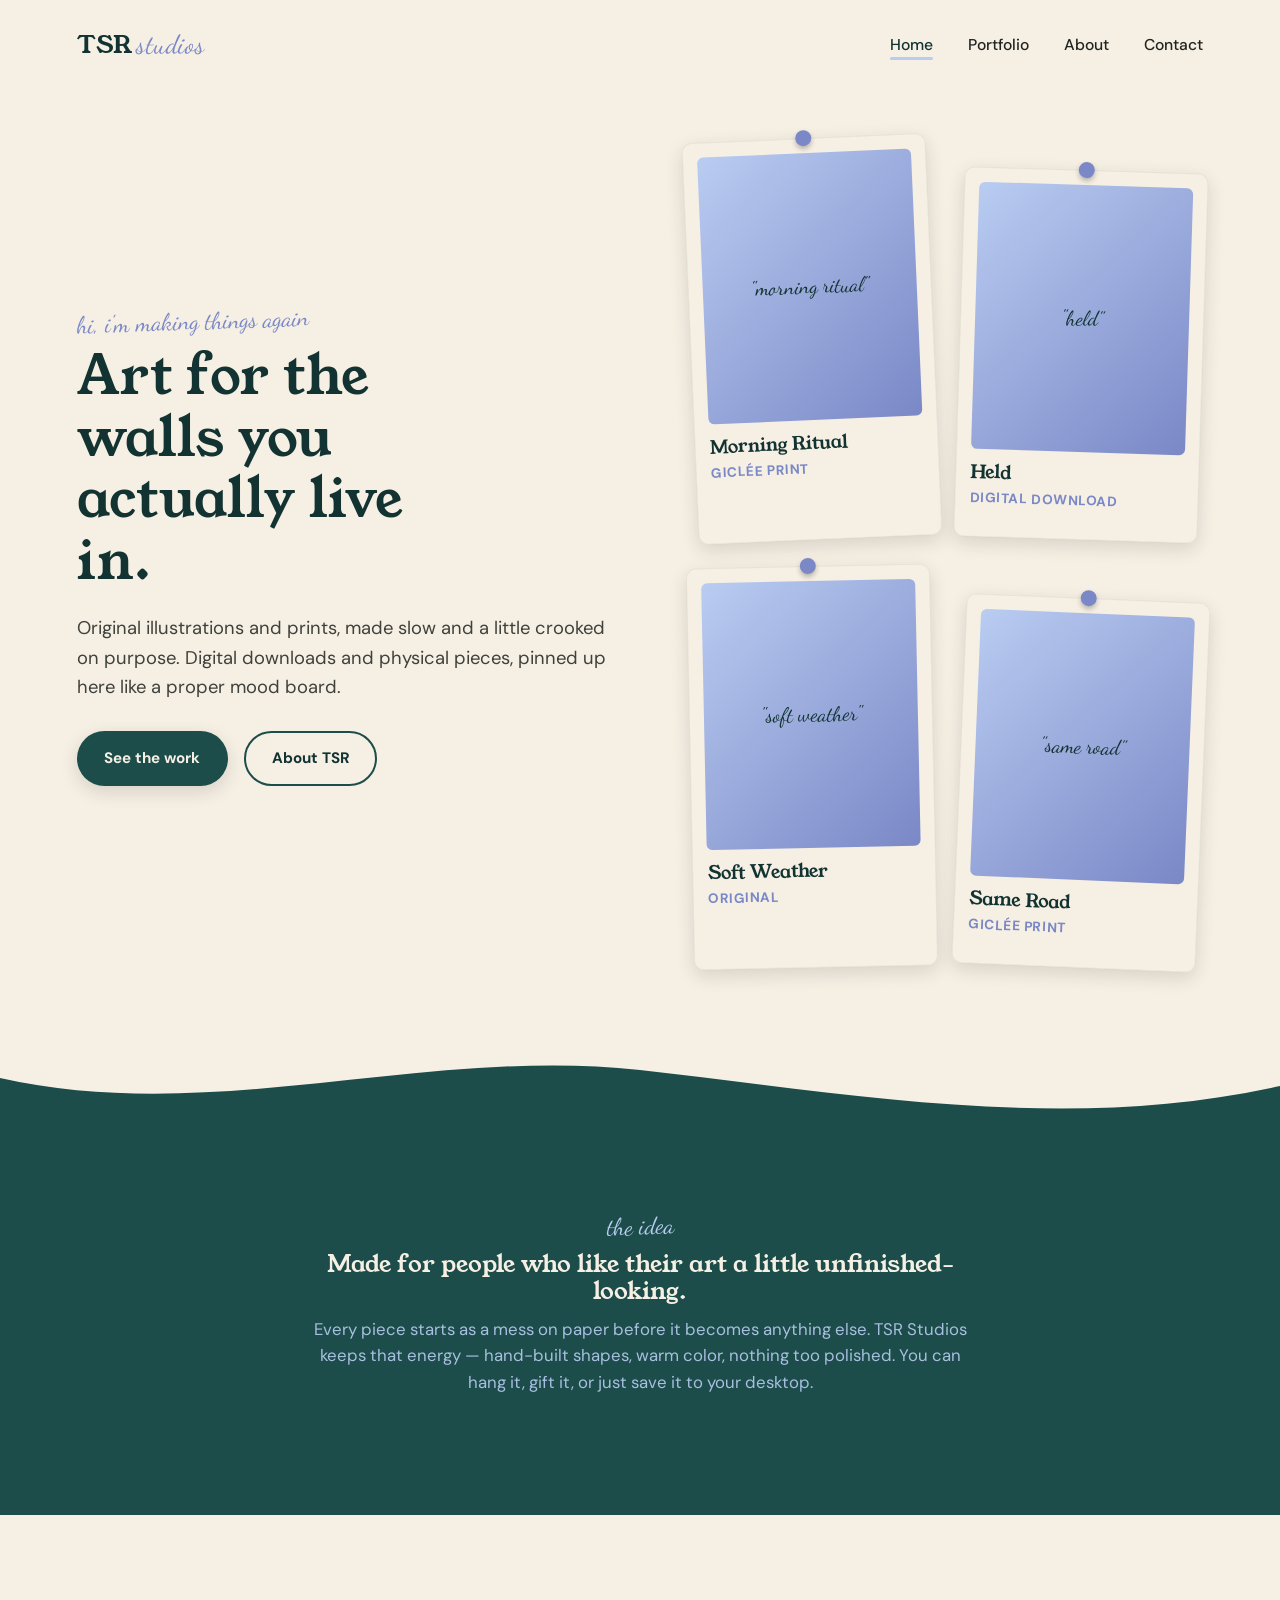
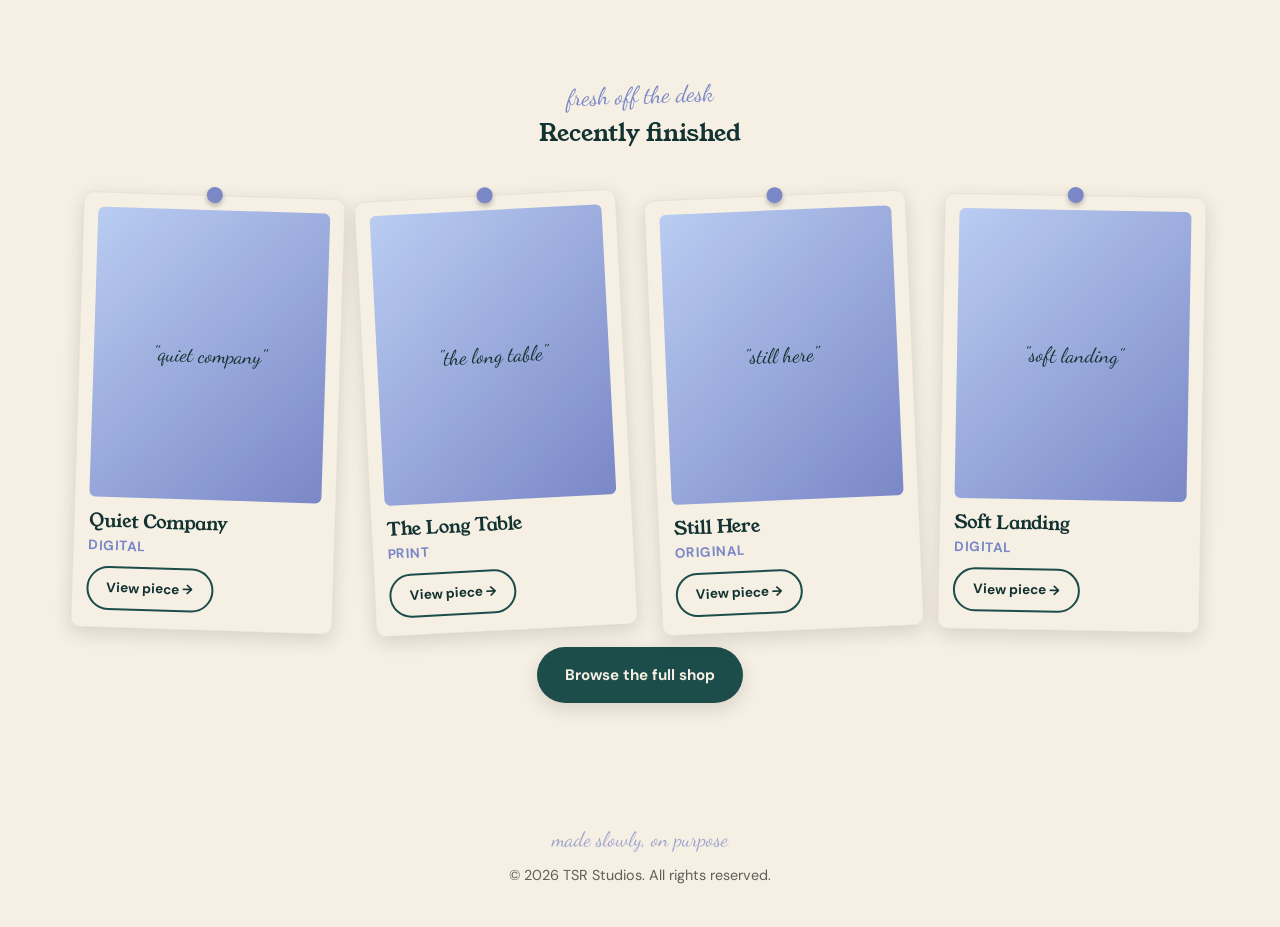
==== index.html @ e9e6fc3f "testing" ====
<!DOCTYPE html>
<html lang="en">
<head>
<meta charset="UTF-8">
<meta name="viewport" content="width=device-width, initial-scale=1.0">
<title>TSR Studios — Art & Prints</title>
<link rel="stylesheet" href="style.css">
</head>
<body>

<header class="site-header">
  <a href="index.html" class="logo">TSR<span>studios</span></a>
  <nav>
    <ul>
      <li><a href="index.html" class="active">Home</a></li>
      <li><a href="portfolio.html">Portfolio</a></li>
      <li><a href="about.html">About</a></li>
      <li><a href="contact.html">Contact</a></li>
    </ul>
  </nav>
</header>

<section class="hero">
  <div>
    <span class="eyebrow">hi, i'm making things again</span>
    <h1>Art for the walls you actually live in.</h1>
    <p class="lede">Original illustrations and prints, made slow and a little crooked on purpose. Digital downloads and physical pieces, pinned up here like a proper mood board.</p>
    <div class="hero-ctas">
      <a href="portfolio.html" class="btn btn-primary">See the work</a>
      <a href="about.html" class="btn btn-ghost">About TSR</a>
    </div>
  </div>

  <div class="pinboard" style="display:grid; grid-template-columns:repeat(2,1fr); gap:1.6rem; padding-top:1rem;">
    <div class="pin-card tilt-1">
      <div class="art-thumb">"morning ritual"</div>
      <h3>Morning Ritual</h3>
      <div class="medium">Giclée Print</div>
    </div>
    <div class="pin-card tilt-2" style="margin-top:2rem;">
      <div class="art-thumb">"held"</div>
      <h3>Held</h3>
      <div class="medium">Digital Download</div>
    </div>
    <div class="pin-card tilt-3">
      <div class="art-thumb">"soft weather"</div>
      <h3>Soft Weather</h3>
      <div class="medium">Original</div>
    </div>
    <div class="pin-card tilt-4" style="margin-top:2rem;">
      <div class="art-thumb">"same road"</div>
      <h3>Same Road</h3>
      <div class="medium">Giclée Print</div>
    </div>
  </div>
</section>

<svg class="blob-divider" viewBox="0 0 1440 90" preserveAspectRatio="none" xmlns="http://www.w3.org/2000/svg">
  <path fill="#1C4D4A" d="M0,32 C240,80 480,0 720,24 C960,48 1200,88 1440,40 L1440,90 L0,90 Z"></path>
</svg>

<section class="band-teal" style="padding: 4.5rem 6vw;">
  <div class="section-head">
    <span class="eyebrow" style="color:var(--periwinkle-pale)">the idea</span>
    <h2>Made for people who like their art a little unfinished-looking.</h2>
    <p style="font-size:1.05rem; opacity:0.9; max-width:56ch; margin:0 auto;">
      Every piece starts as a mess on paper before it becomes anything else. TSR Studios keeps that energy — hand-built shapes, warm color, nothing too polished. You can hang it, gift it, or just save it to your desktop.
    </p>
  </div>
</section>

<svg class="blob-divider" viewBox="0 0 1440 90" preserveAspectRatio="none" xmlns="http://www.w3.org/2000/svg">
  <path fill="#F6EFE4" d="M0,50 C240,10 480,80 720,50 C960,20 1200,60 1440,30 L1440,0 L0,0 Z" transform="translate(0,0)"></path>
  <path fill="#F6EFE4" d="M0,58 C240,20 480,90 720,58 C960,28 1200,68 1440,38 L1440,90 L0,90 Z"></path>
</svg>

<section class="section">
  <div class="section-head">
    <span class="eyebrow">fresh off the desk</span>
    <h2>Recently finished</h2>
  </div>
  <div class="grid-4">
    <div class="pin-card tilt-2">
      <div class="art-thumb">"quiet company"</div>
      <h3>Quiet Company</h3>
      <div class="medium">Digital</div>
      <a href="#" class="btn btn-ghost btn-small">View piece →</a>
    </div>
    <div class="pin-card tilt-5">
      <div class="art-thumb">"the long table"</div>
      <h3>The Long Table</h3>
      <div class="medium">Print</div>
      <a href="#" class="btn btn-ghost btn-small">View piece →</a>
    </div>
    <div class="pin-card tilt-1">
      <div class="art-thumb">"still here"</div>
      <h3>Still Here</h3>
      <div class="medium">Original</div>
      <a href="#" class="btn btn-ghost btn-small">View piece →</a>
    </div>
    <div class="pin-card tilt-6">
      <div class="art-thumb">"soft landing"</div>
      <h3>Soft Landing</h3>
      <div class="medium">Digital</div>
      <a href="#" class="btn btn-ghost btn-small">View piece →</a>
    </div>
  </div>
  <div style="text-align:center; margin-top:1rem;">
    <a href="portfolio.html" class="btn btn-primary">Browse the full shop</a>
  </div>
</section>

<footer>
  <span class="footer-script">made slowly, on purpose</span>
  © 2026 TSR Studios. All rights reserved.
</footer>

</body>
</html>
---- style.css ----
/* ===== TSR Studios — shared styles ===== */

@import url('https://fonts.googleapis.com/css2?family=Young+Serif&family=Dancing+Script:wght@500;600;700&family=DM+Sans:wght@400;500;700&display=swap');

:root {
  --teal: #1C4D4A;
  --teal-deep: #123331;
  --periwinkle: #7A88C7;
  --periwinkle-pale: #B9CCF1;
  --charcoal: #20241F;
  --cream: #F6EFE4;
  --cream-warm: #EFE5D3;

  --font-display: 'Young Serif', serif;
  --font-script: 'Dancing Script', cursive;
  --font-body: 'DM Sans', sans-serif;

  --radius-card: 10px;
  --shadow-card: 0 6px 18px rgba(32, 36, 31, 0.14);
  --shadow-card-hover: 0 12px 28px rgba(28, 77, 74, 0.22);
}

* { box-sizing: border-box; }

html { scroll-behavior: smooth; }

body {
  margin: 0;
  background: var(--cream);
  color: var(--charcoal);
  font-family: var(--font-body);
  line-height: 1.6;
  -webkit-font-smoothing: antialiased;
}

img { max-width: 100%; display: block; }

a { color: inherit; }

h1, h2, h3 {
  font-family: var(--font-display);
  font-weight: 400;
  margin: 0 0 0.4em 0;
  line-height: 1.15;
  color: var(--teal-deep);
}

.eyebrow {
  font-family: var(--font-script);
  font-size: 1.5rem;
  color: var(--periwinkle);
  display: inline-block;
  margin-bottom: 0.25rem;
  transform: rotate(-2deg);
}

/* focus visibility for accessibility */
a:focus-visible, button:focus-visible {
  outline: 3px solid var(--periwinkle);
  outline-offset: 3px;
}

@media (prefers-reduced-motion: reduce) {
  * { animation: none !important; transition: none !important; }
}

/* ===== Header / Nav ===== */
.site-header {
  display: flex;
  align-items: center;
  justify-content: space-between;
  padding: 1.5rem 6vw;
  position: relative;
  z-index: 10;
}

.logo {
  font-family: var(--font-display);
  font-size: 1.5rem;
  font-weight: 400;
  text-decoration: none;
  color: var(--teal-deep);
  letter-spacing: 0.01em;
}

.logo span {
  font-family: var(--font-script);
  color: var(--periwinkle);
  font-size: 1.1em;
  margin-left: 0.15em;
}

nav ul {
  list-style: none;
  display: flex;
  gap: 2.2rem;
  margin: 0;
  padding: 0;
}

nav a {
  text-decoration: none;
  font-weight: 500;
  font-size: 0.98rem;
  color: var(--charcoal);
  position: relative;
  padding-bottom: 3px;
}

nav a.active,
nav a:hover {
  color: var(--teal-deep);
}

nav a.active::after {
  content: "";
  position: absolute;
  left: 0; right: 0; bottom: -2px;
  height: 3px;
  background: var(--periwinkle-pale);
  border-radius: 3px;
}

.nav-toggle { display: none; }

@media (max-width: 720px) {
  nav ul { gap: 1.2rem; }
  .site-header { padding: 1.25rem 5vw; }
  nav a { font-size: 0.88rem; }
}

/* ===== Blob dividers ===== */
.blob-divider {
  width: 100%;
  height: 90px;
  display: block;
  margin-top: -1px;
}

/* ===== Hero (Home) ===== */
.hero {
  padding: 2rem 6vw 5rem;
  display: grid;
  grid-template-columns: 1.1fr 1fr;
  gap: 3rem;
  align-items: center;
  max-width: 1280px;
  margin: 0 auto;
}

.hero h1 {
  font-size: clamp(2.4rem, 4.2vw, 3.6rem);
  max-width: 11ch;
}

.hero p.lede {
  font-size: 1.15rem;
  max-width: 42ch;
  color: var(--charcoal);
  opacity: 0.85;
}

.hero-ctas {
  display: flex;
  gap: 1rem;
  margin-top: 1.75rem;
  flex-wrap: wrap;
}

/* ===== Buttons ===== */
.btn {
  display: inline-block;
  font-family: var(--font-body);
  font-weight: 700;
  font-size: 0.95rem;
  text-decoration: none;
  padding: 0.85rem 1.6rem;
  border-radius: 999px;
  border: 2px solid transparent;
  transition: transform 0.15s ease, box-shadow 0.15s ease;
  cursor: pointer;
}

.btn-primary {
  background: var(--teal);
  color: var(--cream);
  box-shadow: var(--shadow-card);
}

.btn-primary:hover {
  transform: translateY(-2px);
  box-shadow: var(--shadow-card-hover);
}

.btn-ghost {
  background: transparent;
  border-color: var(--teal);
  color: var(--teal-deep);
}

.btn-ghost:hover {
  background: var(--teal);
  color: var(--cream);
}

.btn-small {
  padding: 0.55rem 1.1rem;
  font-size: 0.85rem;
}

/* ===== Pinboard ===== */
.pinboard {
  position: relative;
}

.pin-card {
  background: var(--cream);
  border: 1px solid rgba(32,36,31,0.06);
  border-radius: var(--radius-card);
  box-shadow: var(--shadow-card);
  padding: 0.9rem 0.9rem 1.1rem;
  transition: transform 0.25s ease, box-shadow 0.25s ease;
  position: relative;
}

.pin-card:hover {
  transform: rotate(0deg) translateY(-4px) !important;
  box-shadow: var(--shadow-card-hover);
}

.pin-card::before {
  content: "";
  position: absolute;
  top: -9px;
  left: 50%;
  transform: translateX(-50%);
  width: 16px;
  height: 16px;
  border-radius: 50%;
  background: var(--periwinkle);
  box-shadow: 0 3px 5px rgba(0,0,0,0.25);
}

.pin-card .art-thumb {
  width: 100%;
  aspect-ratio: 4 / 5;
  border-radius: 6px;
  margin-bottom: 0.85rem;
  background: linear-gradient(135deg, var(--periwinkle-pale), var(--periwinkle));
  display: flex;
  align-items: center;
  justify-content: center;
  font-family: var(--font-script);
  font-size: 1.3rem;
  color: var(--teal-deep);
  text-align: center;
  padding: 0.5rem;
}

.pin-card h3 {
  font-size: 1.15rem;
  margin-bottom: 0.2rem;
}

.pin-card .medium {
  font-size: 0.85rem;
  color: var(--periwinkle);
  font-weight: 700;
  text-transform: uppercase;
  letter-spacing: 0.04em;
  margin-bottom: 0.6rem;
}

/* rotation variety */
.tilt-1 { transform: rotate(-2.5deg); }
.tilt-2 { transform: rotate(1.8deg); }
.tilt-3 { transform: rotate(-1.2deg); }
.tilt-4 { transform: rotate(2.4deg); }
.tilt-5 { transform: rotate(-3deg); }
.tilt-6 { transform: rotate(1deg); }

/* ===== Section wrappers ===== */
.section {
  padding: 4.5rem 6vw;
  max-width: 1280px;
  margin: 0 auto;
}

.section-head {
  text-align: center;
  max-width: 60ch;
  margin: 0 auto 3rem;
}

.grid-3 {
  display: grid;
  grid-template-columns: repeat(3, 1fr);
  gap: 2.2rem 1.8rem;
}

.grid-4 {
  display: grid;
  grid-template-columns: repeat(4, 1fr);
  gap: 2.2rem 1.6rem;
}

@media (max-width: 980px) {
  .hero { grid-template-columns: 1fr; text-align: center; }
  .hero p.lede { margin-inline: auto; }
  .hero-ctas { justify-content: center; }
  .grid-3, .grid-4 { grid-template-columns: repeat(2, 1fr); }
}

@media (max-width: 560px) {
  .grid-3, .grid-4 { grid-template-columns: 1fr; }
  .section { padding: 3rem 6vw; }
}

/* ===== Band (teal full-bleed section) ===== */
.band-teal {
  background: var(--teal);
  color: var(--cream);
}

.band-teal h2, .band-teal h3 { color: var(--cream); }

.band-teal .section-head p { color: var(--periwinkle-pale); }

/* ===== Filter chips (Portfolio page, CSS-only via labels) ===== */
.chip-row {
  display: flex;
  gap: 0.7rem;
  justify-content: center;
  flex-wrap: wrap;
  margin-bottom: 3rem;
}

.chip {
  font-size: 0.85rem;
  font-weight: 700;
  padding: 0.5rem 1.1rem;
  border-radius: 999px;
  background: var(--cream-warm);
  color: var(--teal-deep);
}

/* ===== About page ===== */
.about-wrap {
  display: grid;
  grid-template-columns: 0.85fr 1.15fr;
  gap: 3.5rem;
  align-items: start;
}

.about-portrait {
  aspect-ratio: 4/5;
  border-radius: var(--radius-card);
  background: linear-gradient(160deg, var(--periwinkle), var(--teal));
  box-shadow: var(--shadow-card);
  transform: rotate(-2deg);
  display: flex;
  align-items: center;
  justify-content: center;
  color: var(--cream);
  font-family: var(--font-script);
  font-size: 1.4rem;
  text-align: center;
  padding: 1rem;
}

@media (max-width: 780px) {
  .about-wrap { grid-template-columns: 1fr; }
}

/* ===== Contact page ===== */
.contact-card {
  background: var(--cream-warm);
  border-radius: var(--radius-card);
  padding: 2.5rem;
  text-align: center;
  max-width: 640px;
  margin: 0 auto;
  box-shadow: var(--shadow-card);
}

.contact-links {
  display: flex;
  gap: 1rem;
  justify-content: center;
  margin-top: 1.75rem;
  flex-wrap: wrap;
}

/* ===== Footer ===== */
footer {
  padding: 3rem 6vw 2.5rem;
  text-align: center;
  color: var(--charcoal);
  opacity: 0.7;
  font-size: 0.9rem;
}

footer .footer-script {
  font-family: var(--font-script);
  font-size: 1.3rem;
  color: var(--periwinkle);
  opacity: 1;
  display: block;
  margin-bottom: 0.5rem;
}
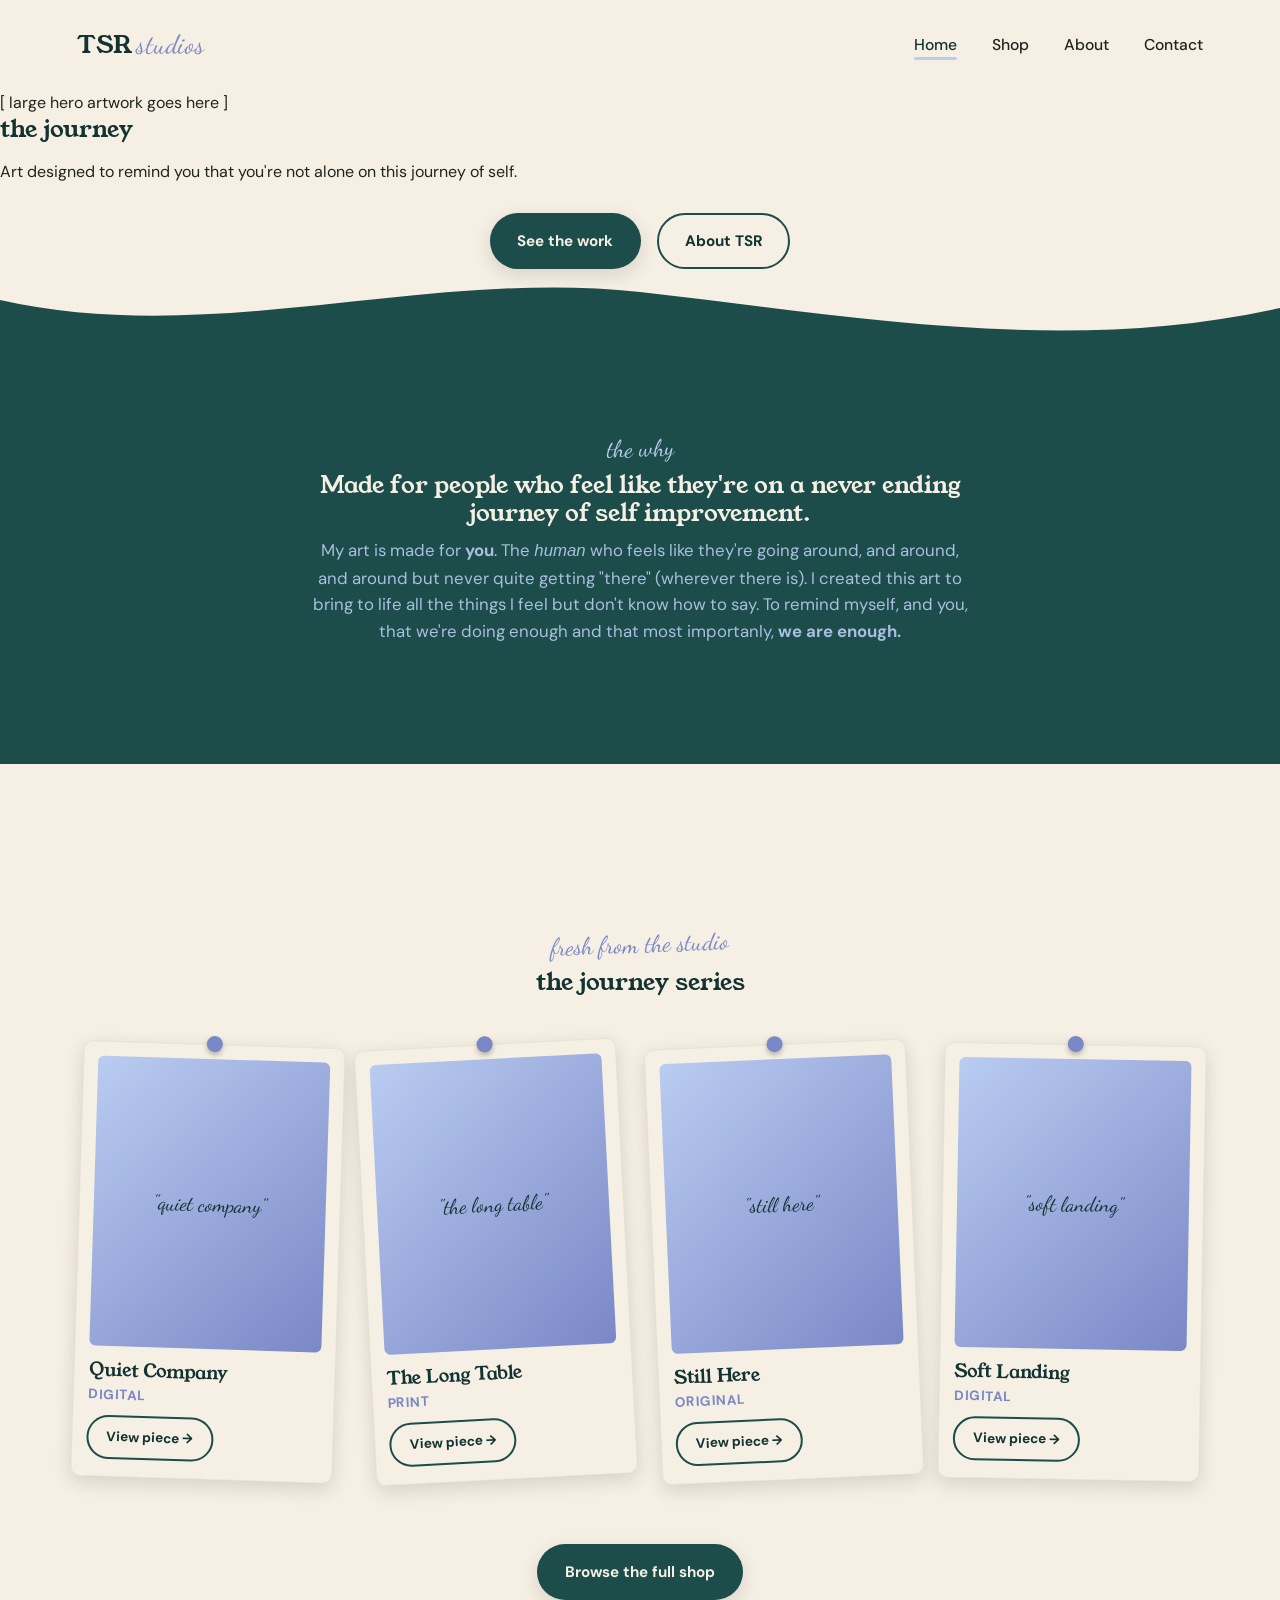
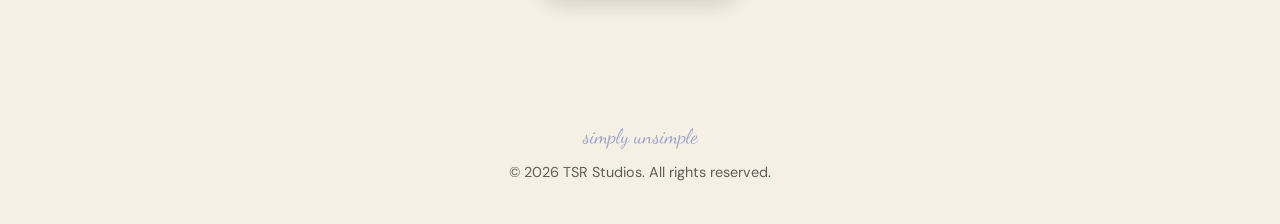
==== commit a7dd844c: "update hero" ====
--- a/index.html
+++ b/index.html
@@ -13,44 +13,25 @@
   <nav>
     <ul>
       <li><a href="index.html" class="active">Home</a></li>
-      <li><a href="portfolio.html">Portfolio</a></li>
+      <li><a href="portfolio.html">Shop</a></li>
       <li><a href="about.html">About</a></li>
       <li><a href="contact.html">Contact</a></li>
     </ul>
   </nav>
 </header>
 
-<section class="hero">
-  <div>
-    <span class="eyebrow">hi, i'm making things again</span>
-    <h1>Art for the walls you actually live in.</h1>
-    <p class="lede">Original illustrations and prints, made slow and a little crooked on purpose. Digital downloads and physical pieces, pinned up here like a proper mood board.</p>
-    <div class="hero-ctas">
+  <section class="hero-single">
+  <div class="hero-single-image">
+    <!-- Swap this div for: <img src="your-hero-image.jpg" alt="Featured artwork"> -->
+    [ large hero artwork goes here ]
+  </div>
+ 
+  <div class="hero-single-text">
+    <h1 class="hero-title">the journey</h1>
+    <p class="hero-sub">Art designed to remind you that you're not alone on this journey of self.</p>
+    <div class="hero-ctas" style="justify-content:center;">
       <a href="portfolio.html" class="btn btn-primary">See the work</a>
       <a href="about.html" class="btn btn-ghost">About TSR</a>
-    </div>
-  </div>
-
-  <div class="pinboard" style="display:grid; grid-template-columns:repeat(2,1fr); gap:1.6rem; padding-top:1rem;">
-    <div class="pin-card tilt-1">
-      <div class="art-thumb">"morning ritual"</div>
-      <h3>Morning Ritual</h3>
-      <div class="medium">Giclée Print</div>
-    </div>
-    <div class="pin-card tilt-2" style="margin-top:2rem;">
-      <div class="art-thumb">"held"</div>
-      <h3>Held</h3>
-      <div class="medium">Digital Download</div>
-    </div>
-    <div class="pin-card tilt-3">
-      <div class="art-thumb">"soft weather"</div>
-      <h3>Soft Weather</h3>
-      <div class="medium">Original</div>
-    </div>
-    <div class="pin-card tilt-4" style="margin-top:2rem;">
-      <div class="art-thumb">"same road"</div>
-      <h3>Same Road</h3>
-      <div class="medium">Giclée Print</div>
     </div>
   </div>
 </section>
@@ -61,10 +42,10 @@
 
 <section class="band-teal" style="padding: 4.5rem 6vw;">
   <div class="section-head">
-    <span class="eyebrow" style="color:var(--periwinkle-pale)">the idea</span>
-    <h2>Made for people who like their art a little unfinished-looking.</h2>
+    <span class="eyebrow" style="color:var(--periwinkle-pale)">the why</span>
+    <h2>Made for people who feel like they're on a never ending journey of self improvement.</h2>
     <p style="font-size:1.05rem; opacity:0.9; max-width:56ch; margin:0 auto;">
-      Every piece starts as a mess on paper before it becomes anything else. TSR Studios keeps that energy — hand-built shapes, warm color, nothing too polished. You can hang it, gift it, or just save it to your desktop.
+      My art is made for <b>you</b>. The <i>human</i> who feels like they're going around, and around, and around but never quite getting "there" (wherever there is). I created this art to bring to life all the things I feel but don't know how to say. To remind myself, and you, that we're doing enough and that most importanly, <b>we are enough.</b> 
     </p>
   </div>
 </section>
@@ -76,8 +57,8 @@
 
 <section class="section">
   <div class="section-head">
-    <span class="eyebrow">fresh off the desk</span>
-    <h2>Recently finished</h2>
+    <span class="eyebrow">fresh from the studio</span>
+    <h2>the journey series</h2>
   </div>
   <div class="grid-4">
     <div class="pin-card tilt-2">
@@ -105,13 +86,13 @@
       <a href="#" class="btn btn-ghost btn-small">View piece →</a>
     </div>
   </div>
-  <div style="text-align:center; margin-top:1rem;">
+  <div style="text-align:center; margin-top:4rem;">
     <a href="portfolio.html" class="btn btn-primary">Browse the full shop</a>
   </div>
 </section>
 
 <footer>
-  <span class="footer-script">made slowly, on purpose</span>
+  <span class="footer-script">simply unsimple</span>
   © 2026 TSR Studios. All rights reserved.
 </footer>
 
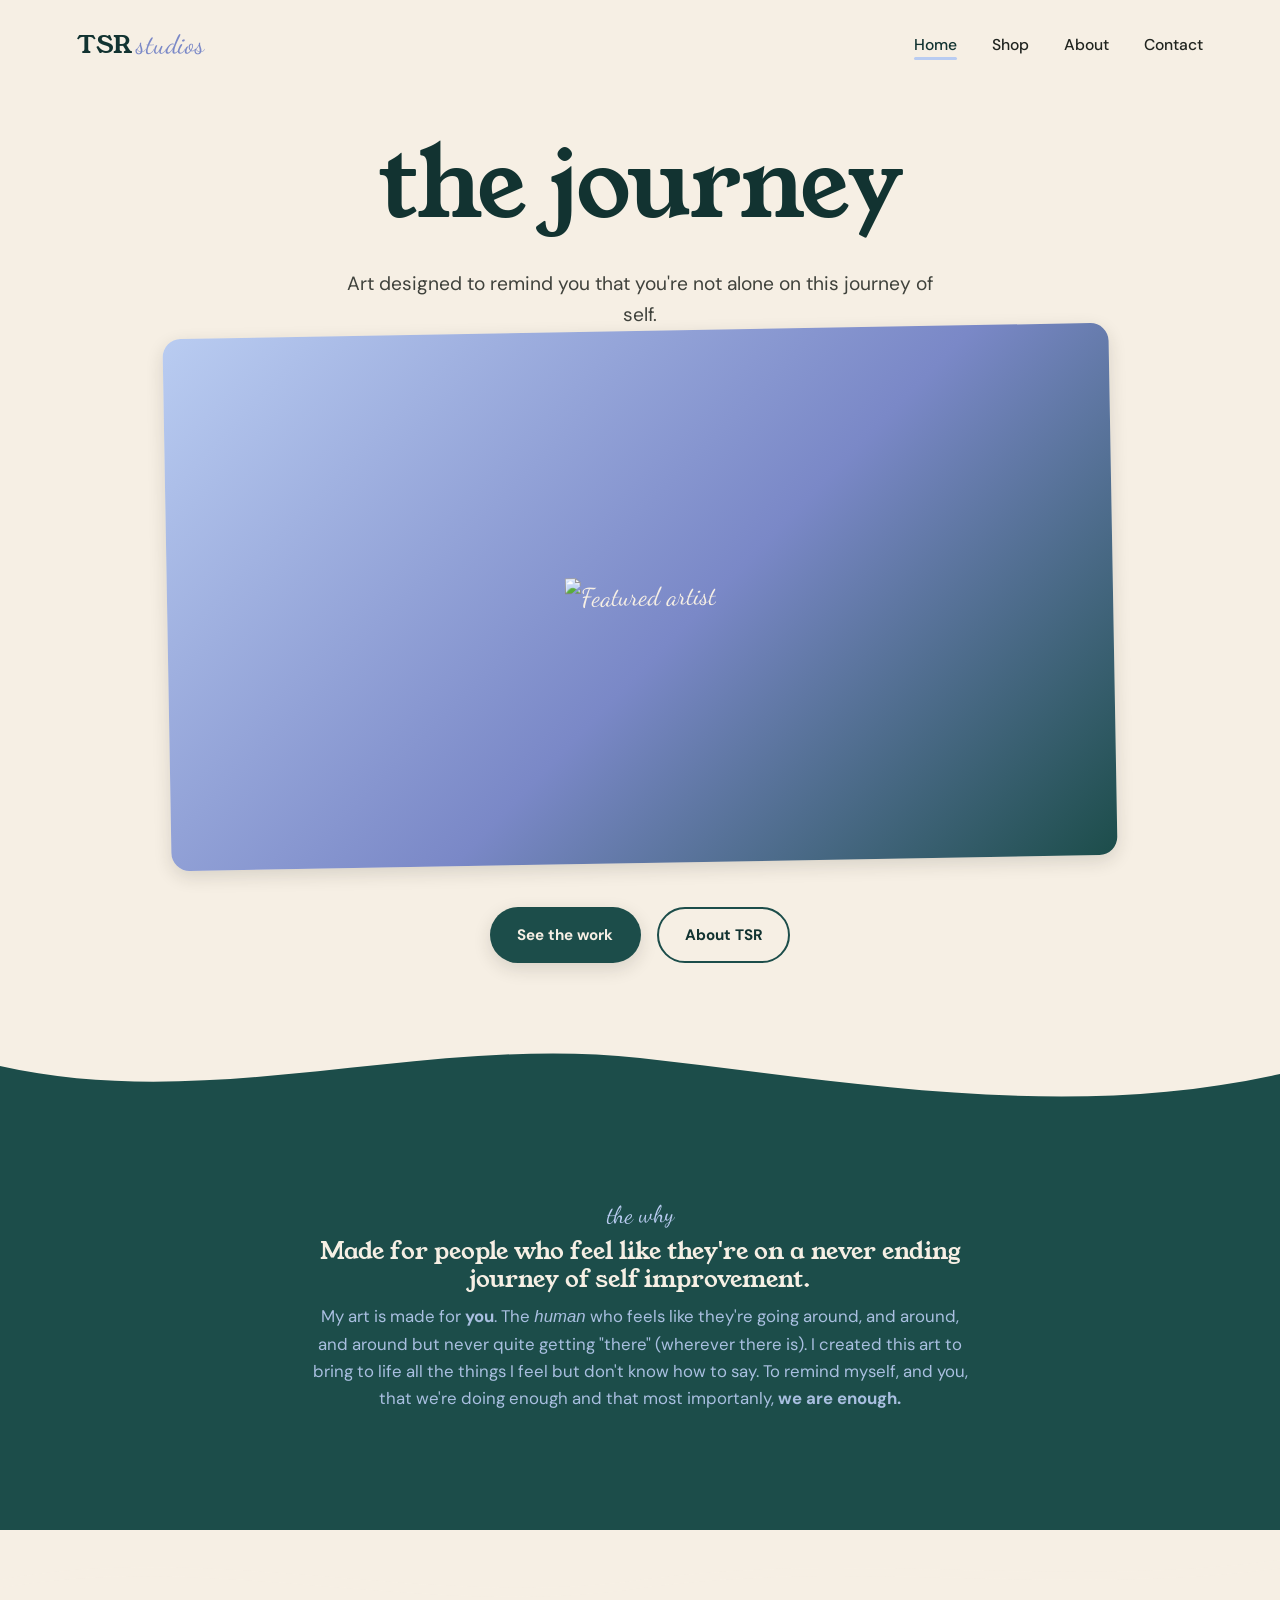
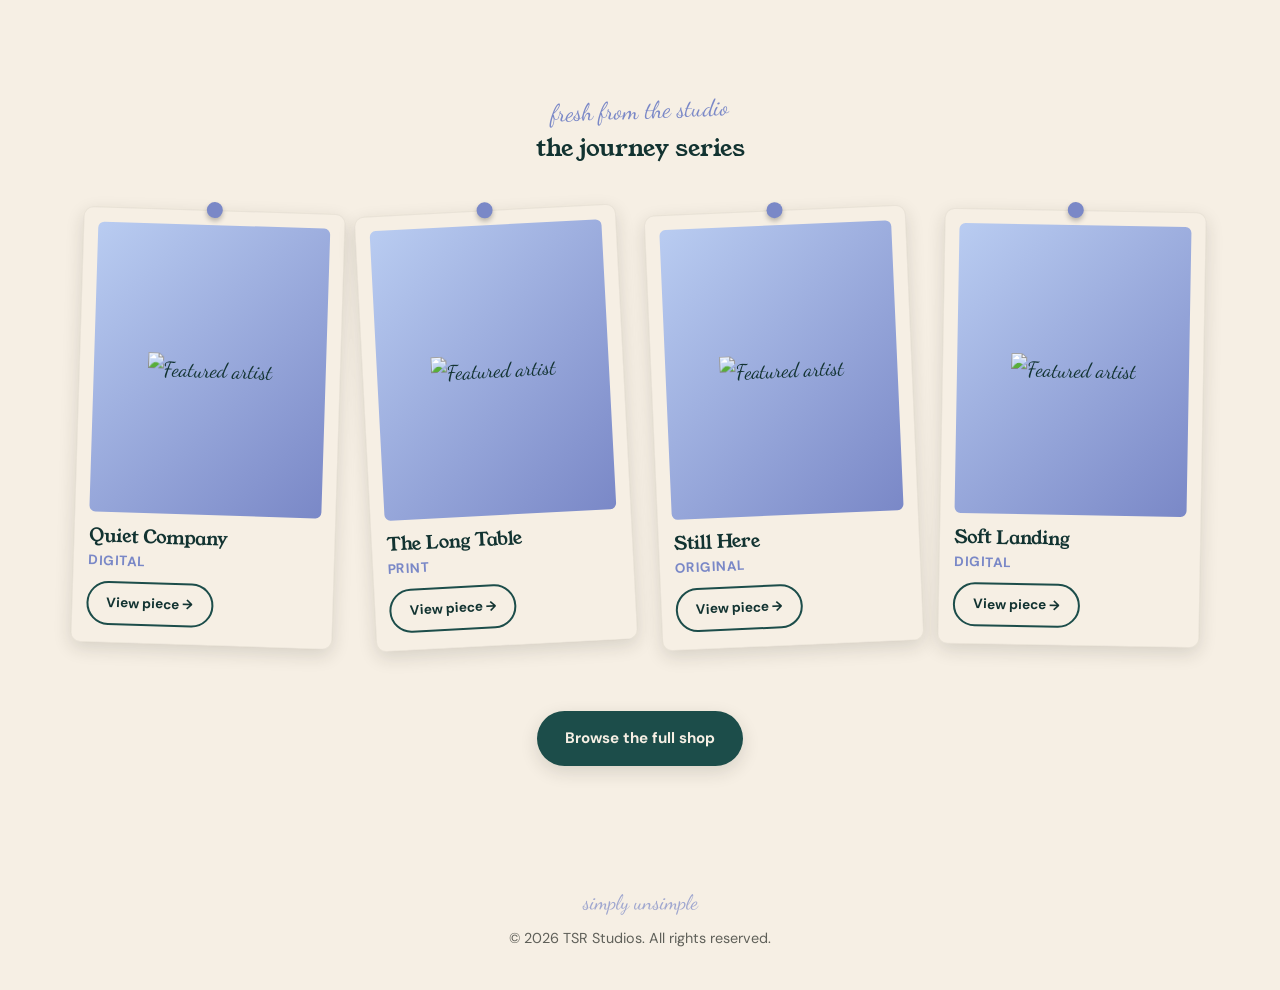
==== commit ad59d799: "adding placeholder imgs" ====
--- a/index.html
+++ b/index.html
@@ -21,14 +21,17 @@
 </header>
 
   <section class="hero-single">
-  <div class="hero-single-image">
-    <!-- Swap this div for: <img src="your-hero-image.jpg" alt="Featured artwork"> -->
-    [ large hero artwork goes here ]
-  </div>
+
  
   <div class="hero-single-text">
     <h1 class="hero-title">the journey</h1>
-    <p class="hero-sub">Art designed to remind you that you're not alone on this journey of self.</p>
+        <p class="hero-sub">Art designed to remind you that you're not alone on this journey of self.</p>
+    
+      <div class="hero-single-image">
+    <img src="hero.heic" alt="Featured artist">
+  </div>
+    
+
     <div class="hero-ctas" style="justify-content:center;">
       <a href="portfolio.html" class="btn btn-primary">See the work</a>
       <a href="about.html" class="btn btn-ghost">About TSR</a>
@@ -62,25 +65,25 @@
   </div>
   <div class="grid-4">
     <div class="pin-card tilt-2">
-      <div class="art-thumb">"quiet company"</div>
+      <div class="art-thumb"><img src="bag.png" alt="Featured artist"></div>
       <h3>Quiet Company</h3>
       <div class="medium">Digital</div>
       <a href="#" class="btn btn-ghost btn-small">View piece →</a>
     </div>
     <div class="pin-card tilt-5">
-      <div class="art-thumb">"the long table"</div>
+      <div class="art-thumb"><img src="daily.png" alt="Featured artist"></div>
       <h3>The Long Table</h3>
       <div class="medium">Print</div>
       <a href="#" class="btn btn-ghost btn-small">View piece →</a>
     </div>
     <div class="pin-card tilt-1">
-      <div class="art-thumb">"still here"</div>
+      <div class="art-thumb"><img src="magic.png" alt="Featured artist"></div>
       <h3>Still Here</h3>
       <div class="medium">Original</div>
       <a href="#" class="btn btn-ghost btn-small">View piece →</a>
     </div>
     <div class="pin-card tilt-6">
-      <div class="art-thumb">"soft landing"</div>
+      <div class="art-thumb"><img src="shirt.png" alt="Featured artist"></div>
       <h3>Soft Landing</h3>
       <div class="medium">Digital</div>
       <a href="#" class="btn btn-ghost btn-small">View piece →</a>
--- a/style.css
+++ b/style.css
@@ -165,6 +165,47 @@
   gap: 1rem;
   margin-top: 1.75rem;
   flex-wrap: wrap;
+}
+
+/* ===== Hero (single image version) ===== */
+.hero-single {
+  padding: 2.5rem 6vw 4.5rem;
+  max-width: 1100px;
+  margin: 0 auto;
+  text-align: center;
+}
+
+.hero-single-image {
+  width: 100%;
+  aspect-ratio: 16 / 9;
+  border-radius: 18px;
+  background: linear-gradient(135deg, var(--periwinkle-pale), var(--periwinkle) 55%, var(--teal));
+  box-shadow: var(--shadow-card);
+  display: flex;
+  align-items: center;
+  justify-content: center;
+  color: var(--cream);
+  font-family: var(--font-script);
+  font-size: 1.6rem;
+  transform: rotate(-1deg);
+  margin-bottom: 2.75rem;
+}
+
+.hero-title {
+  font-size: clamp(3.2rem, 8vw, 6rem);
+  letter-spacing: -0.01em;
+  margin-bottom: 0.3em;
+}
+
+.hero-sub {
+  font-size: 1.2rem;
+  max-width: 46ch;
+  margin: 0 auto;
+  opacity: 0.85;
+}
+
+@media (max-width: 560px) {
+  .hero-single { padding: 1.5rem 6vw 3rem; }
 }
 
 /* ===== Buttons ===== */
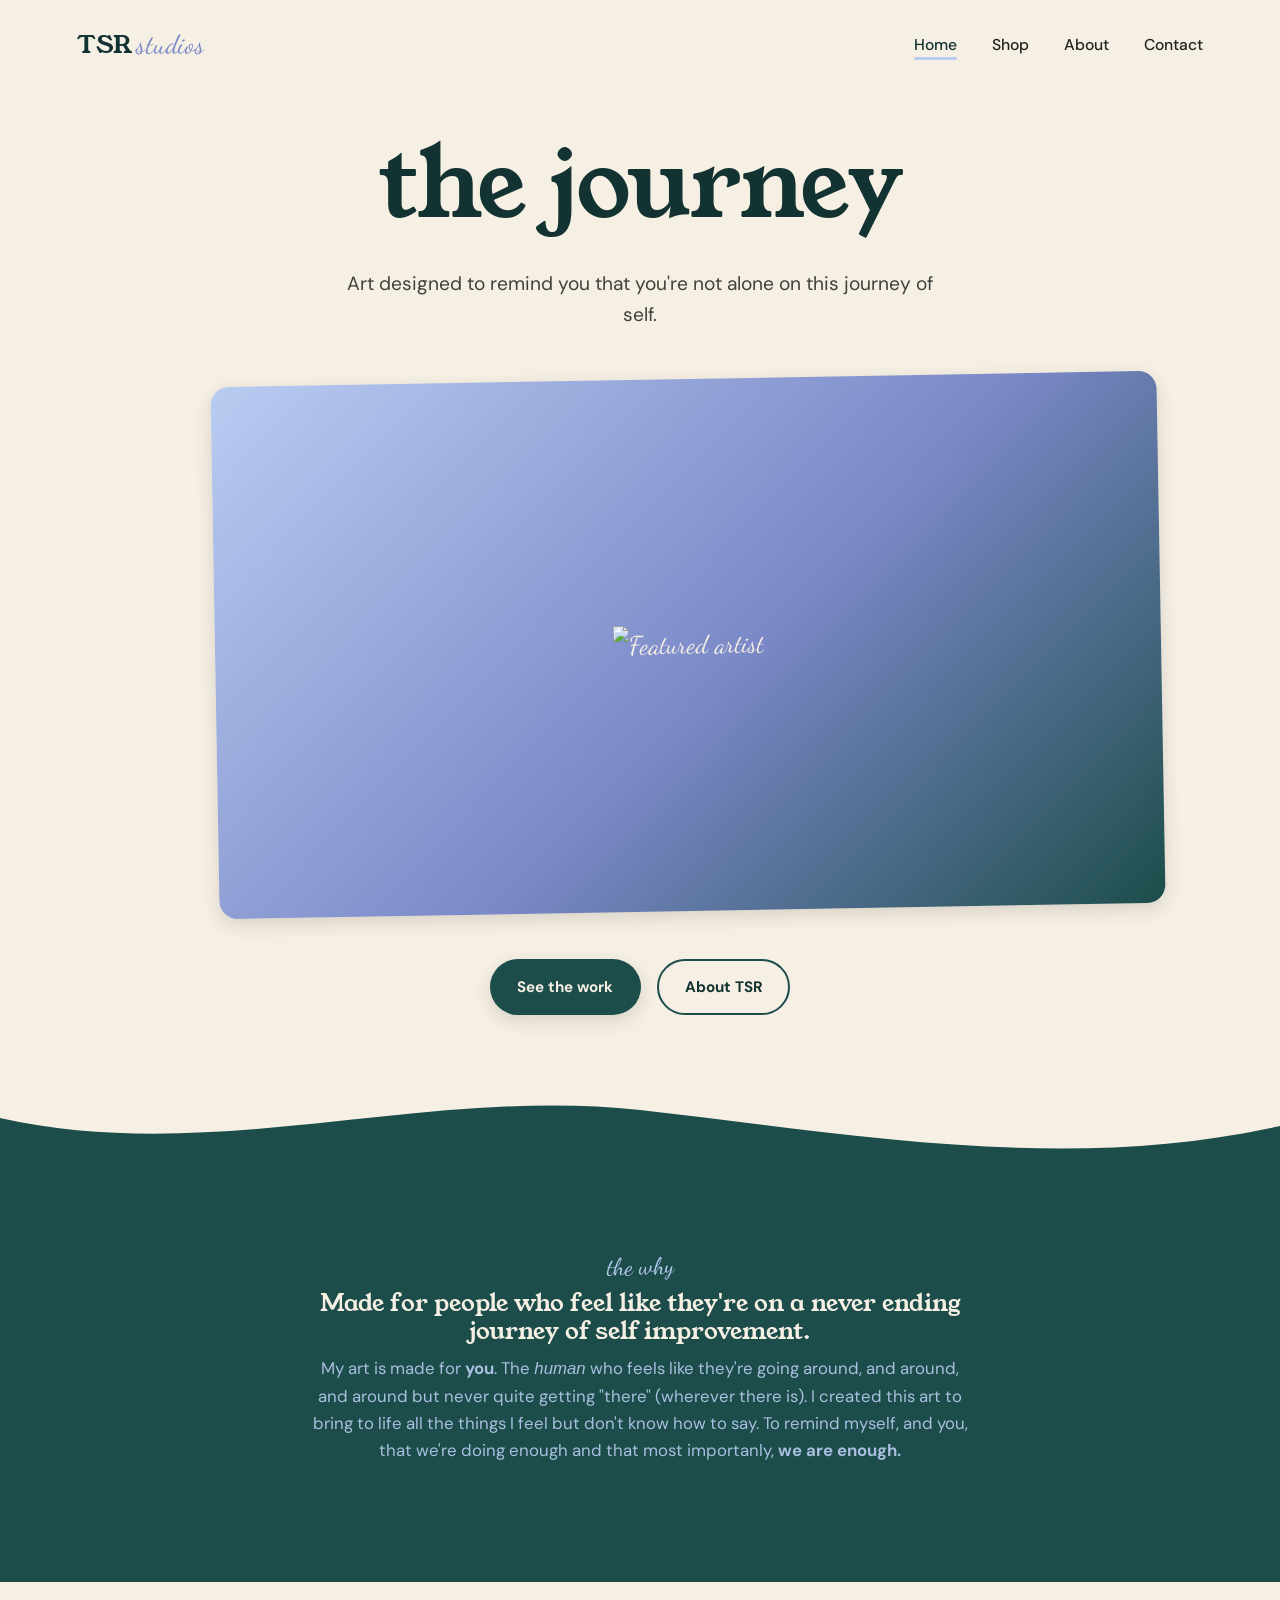
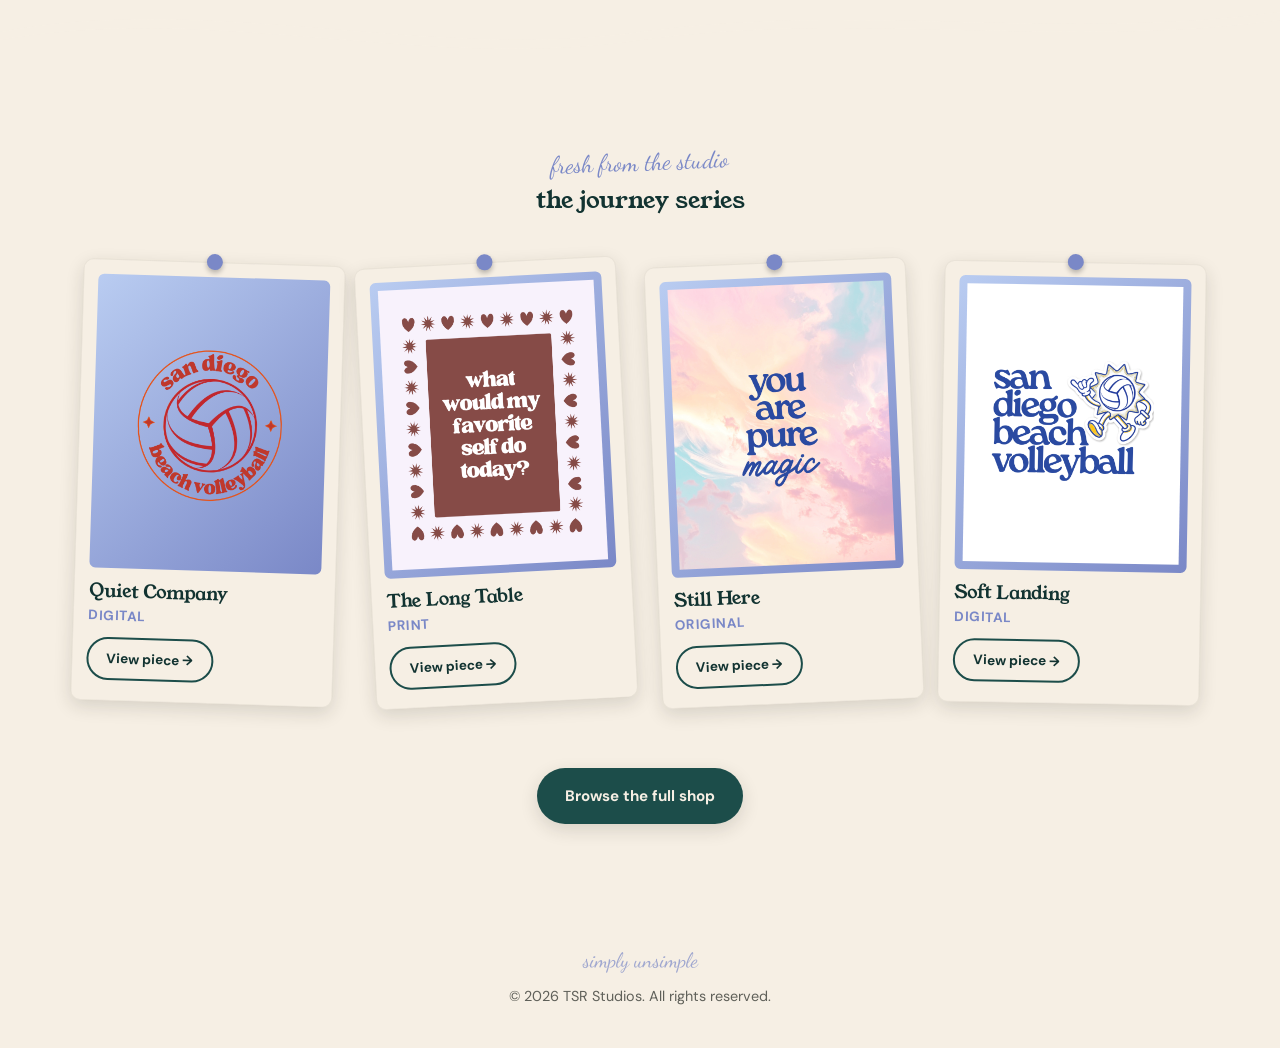
==== commit 87c0a156: "update img path test" ====
--- a/index.html
+++ b/index.html
@@ -27,8 +27,8 @@
     <h1 class="hero-title">the journey</h1>
         <p class="hero-sub">Art designed to remind you that you're not alone on this journey of self.</p>
     
-      <div class="hero-single-image">
-    <img src="hero.heic" alt="Featured artist">
+      <div class="hero-single-image" style="margin: 3rem">
+    <img src="/images/hero.heic" alt="Featured artist">
   </div>
     
 
@@ -65,25 +65,25 @@
   </div>
   <div class="grid-4">
     <div class="pin-card tilt-2">
-      <div class="art-thumb"><img src="bag.png" alt="Featured artist"></div>
+      <div class="art-thumb"><img src="/images/bag.png" alt="Featured artist"></div>
       <h3>Quiet Company</h3>
       <div class="medium">Digital</div>
       <a href="#" class="btn btn-ghost btn-small">View piece →</a>
     </div>
     <div class="pin-card tilt-5">
-      <div class="art-thumb"><img src="daily.png" alt="Featured artist"></div>
+      <div class="art-thumb"><img src="/images/daily.png" alt="Featured artist"></div>
       <h3>The Long Table</h3>
       <div class="medium">Print</div>
       <a href="#" class="btn btn-ghost btn-small">View piece →</a>
     </div>
     <div class="pin-card tilt-1">
-      <div class="art-thumb"><img src="magic.png" alt="Featured artist"></div>
+      <div class="art-thumb"><img src="/images/magic.png" alt="Featured artist"></div>
       <h3>Still Here</h3>
       <div class="medium">Original</div>
       <a href="#" class="btn btn-ghost btn-small">View piece →</a>
     </div>
     <div class="pin-card tilt-6">
-      <div class="art-thumb"><img src="shirt.png" alt="Featured artist"></div>
+      <div class="art-thumb"><img src="/images/shirt.png" alt="Featured artist"></div>
       <h3>Soft Landing</h3>
       <div class="medium">Digital</div>
       <a href="#" class="btn btn-ghost btn-small">View piece →</a>
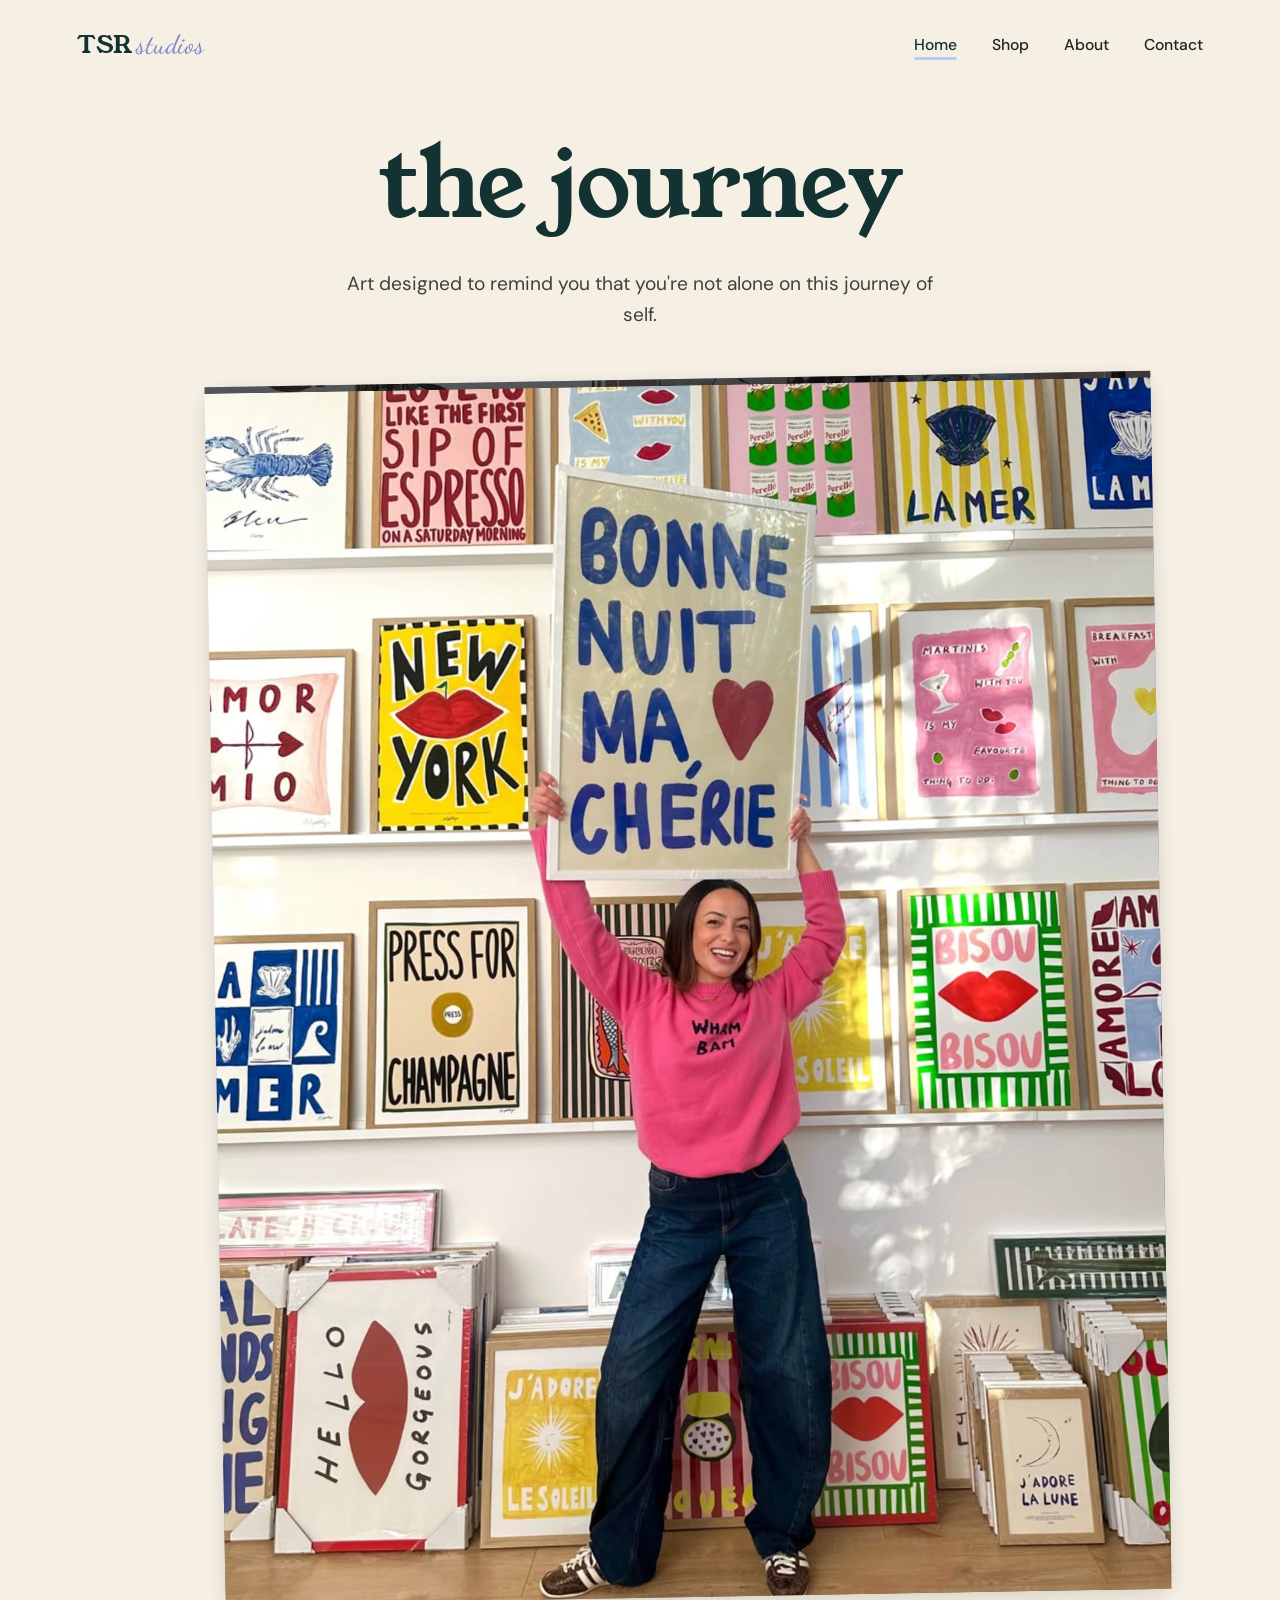
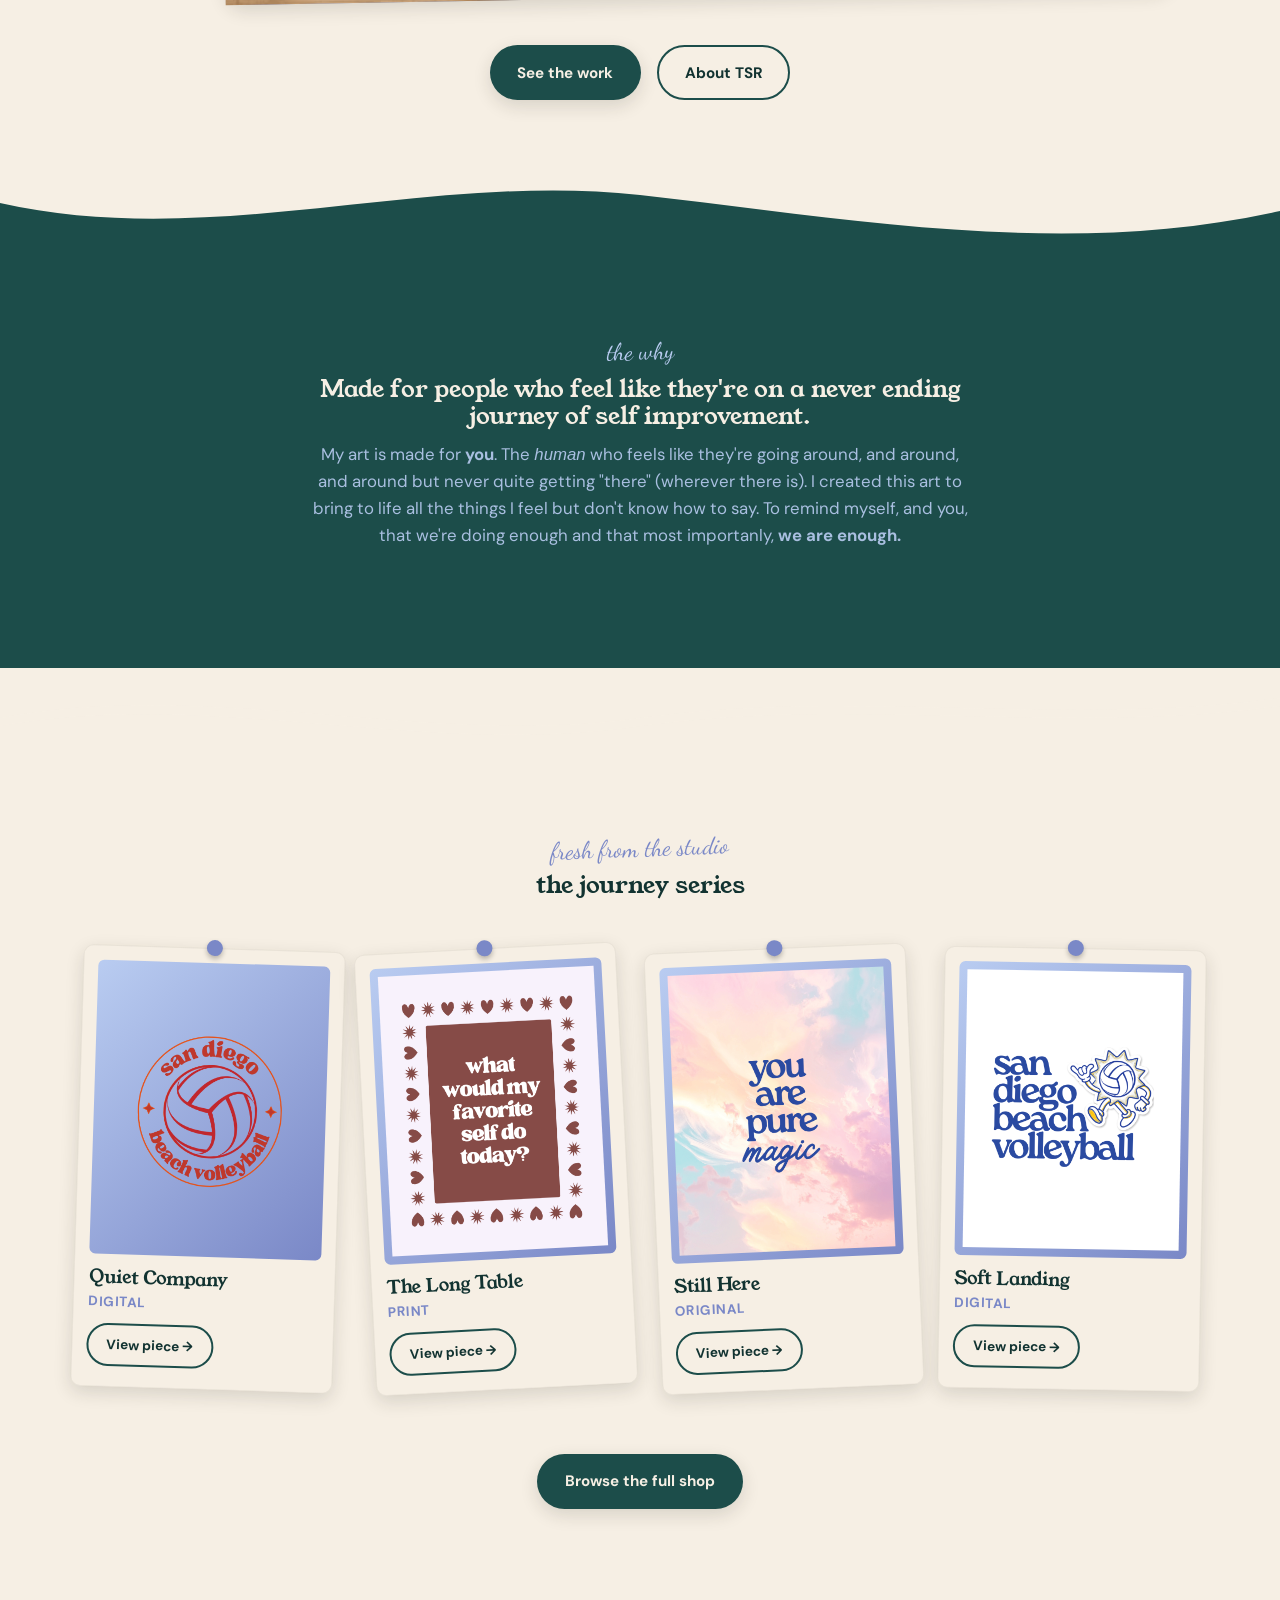
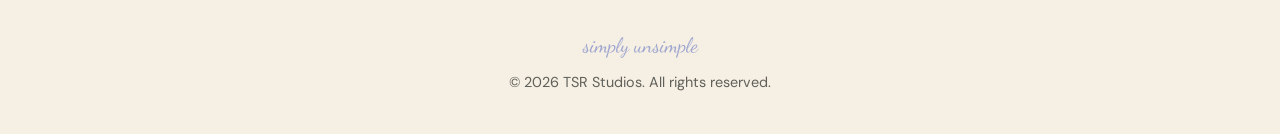
==== commit 7d34ed3f: "new hero img" ====
--- a/index.html
+++ b/index.html
@@ -28,7 +28,7 @@
         <p class="hero-sub">Art designed to remind you that you're not alone on this journey of self.</p>
     
       <div class="hero-single-image" style="margin: 3rem">
-    <img src="/images/hero.heic" alt="Featured artist">
+    <img src="images/heroo.png" alt="Featured artist">
   </div>
     
 
@@ -65,25 +65,25 @@
   </div>
   <div class="grid-4">
     <div class="pin-card tilt-2">
-      <div class="art-thumb"><img src="/images/bag.png" alt="Featured artist"></div>
+      <div class="art-thumb"><img src="images/bag.png" alt="Featured artist"></div>
       <h3>Quiet Company</h3>
       <div class="medium">Digital</div>
       <a href="#" class="btn btn-ghost btn-small">View piece →</a>
     </div>
     <div class="pin-card tilt-5">
-      <div class="art-thumb"><img src="/images/daily.png" alt="Featured artist"></div>
+      <div class="art-thumb"><img src="images/daily.png" alt="Featured artist"></div>
       <h3>The Long Table</h3>
       <div class="medium">Print</div>
       <a href="#" class="btn btn-ghost btn-small">View piece →</a>
     </div>
     <div class="pin-card tilt-1">
-      <div class="art-thumb"><img src="/images/magic.png" alt="Featured artist"></div>
+      <div class="art-thumb"><img src="images/magic.png" alt="Featured artist"></div>
       <h3>Still Here</h3>
       <div class="medium">Original</div>
       <a href="#" class="btn btn-ghost btn-small">View piece →</a>
     </div>
     <div class="pin-card tilt-6">
-      <div class="art-thumb"><img src="/images/shirt.png" alt="Featured artist"></div>
+      <div class="art-thumb"><img src="images/shirt.png" alt="Featured artist"></div>
       <h3>Soft Landing</h3>
       <div class="medium">Digital</div>
       <a href="#" class="btn btn-ghost btn-small">View piece →</a>
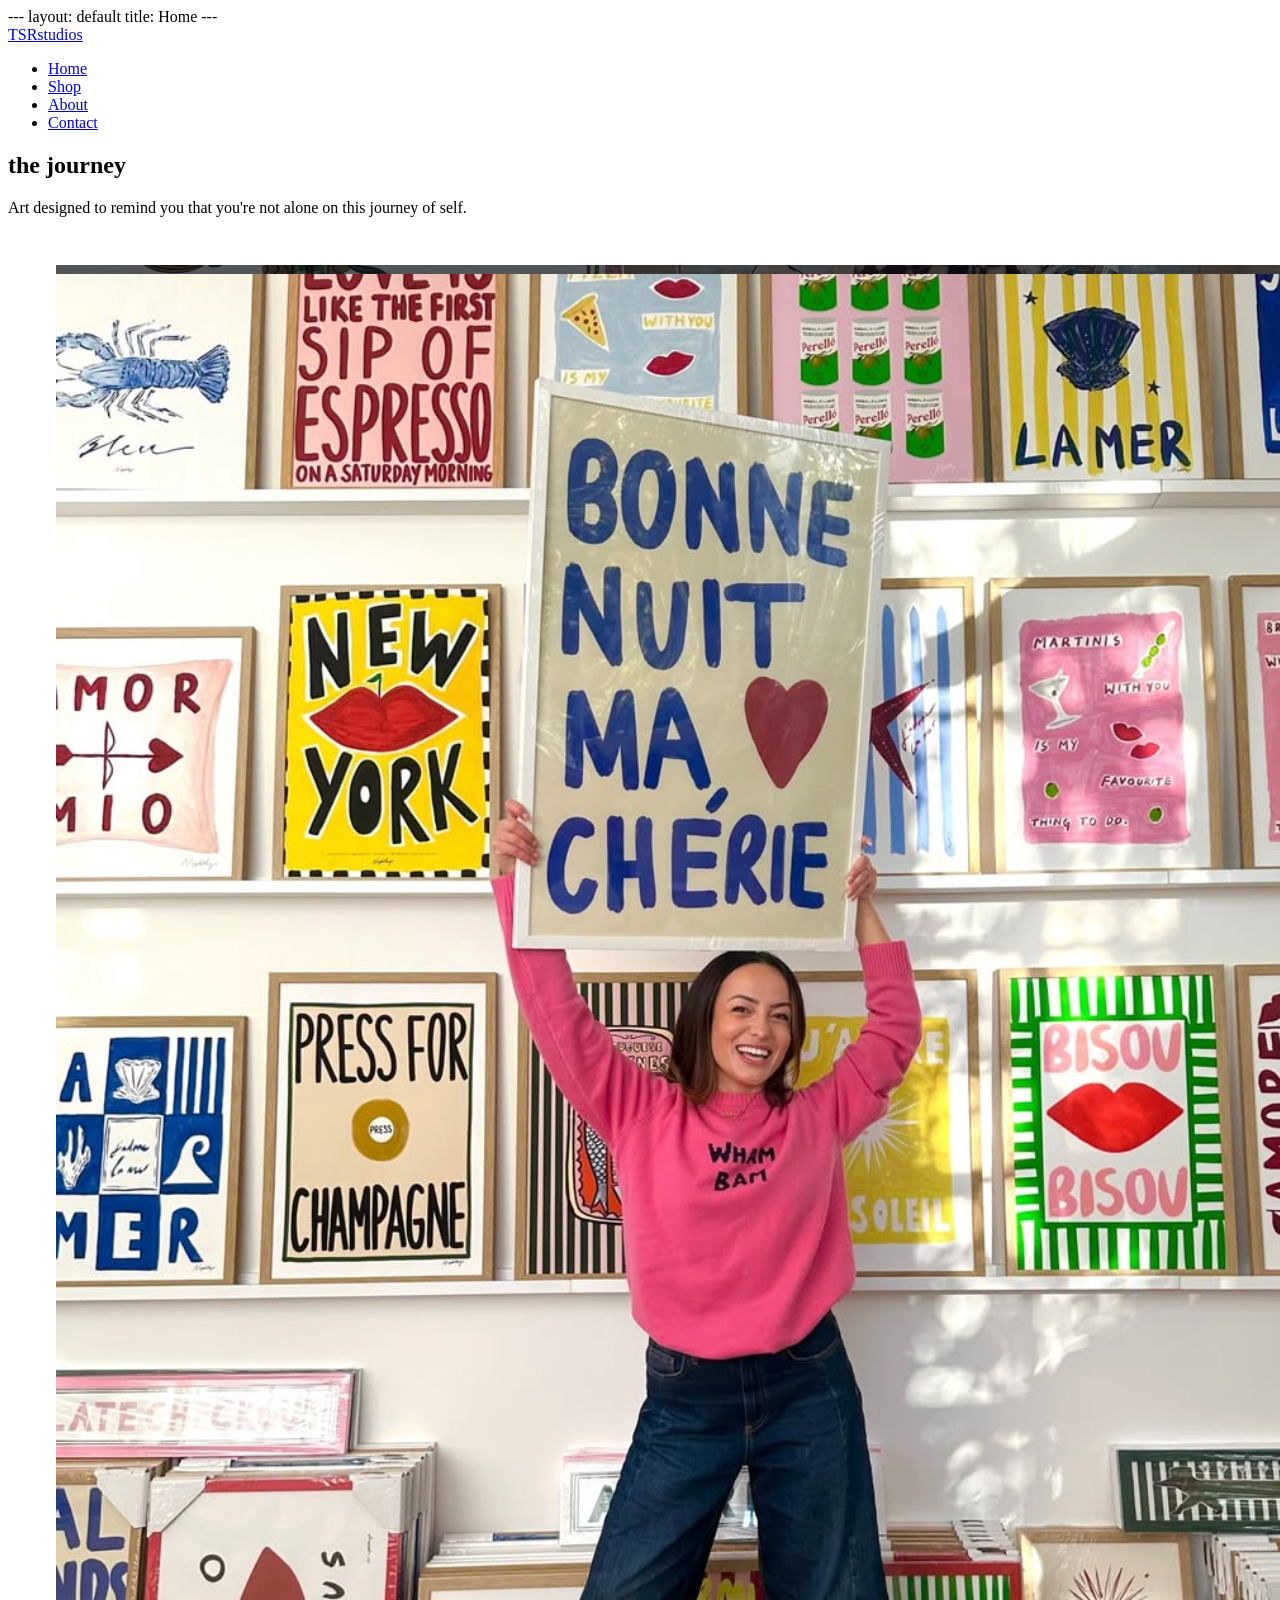
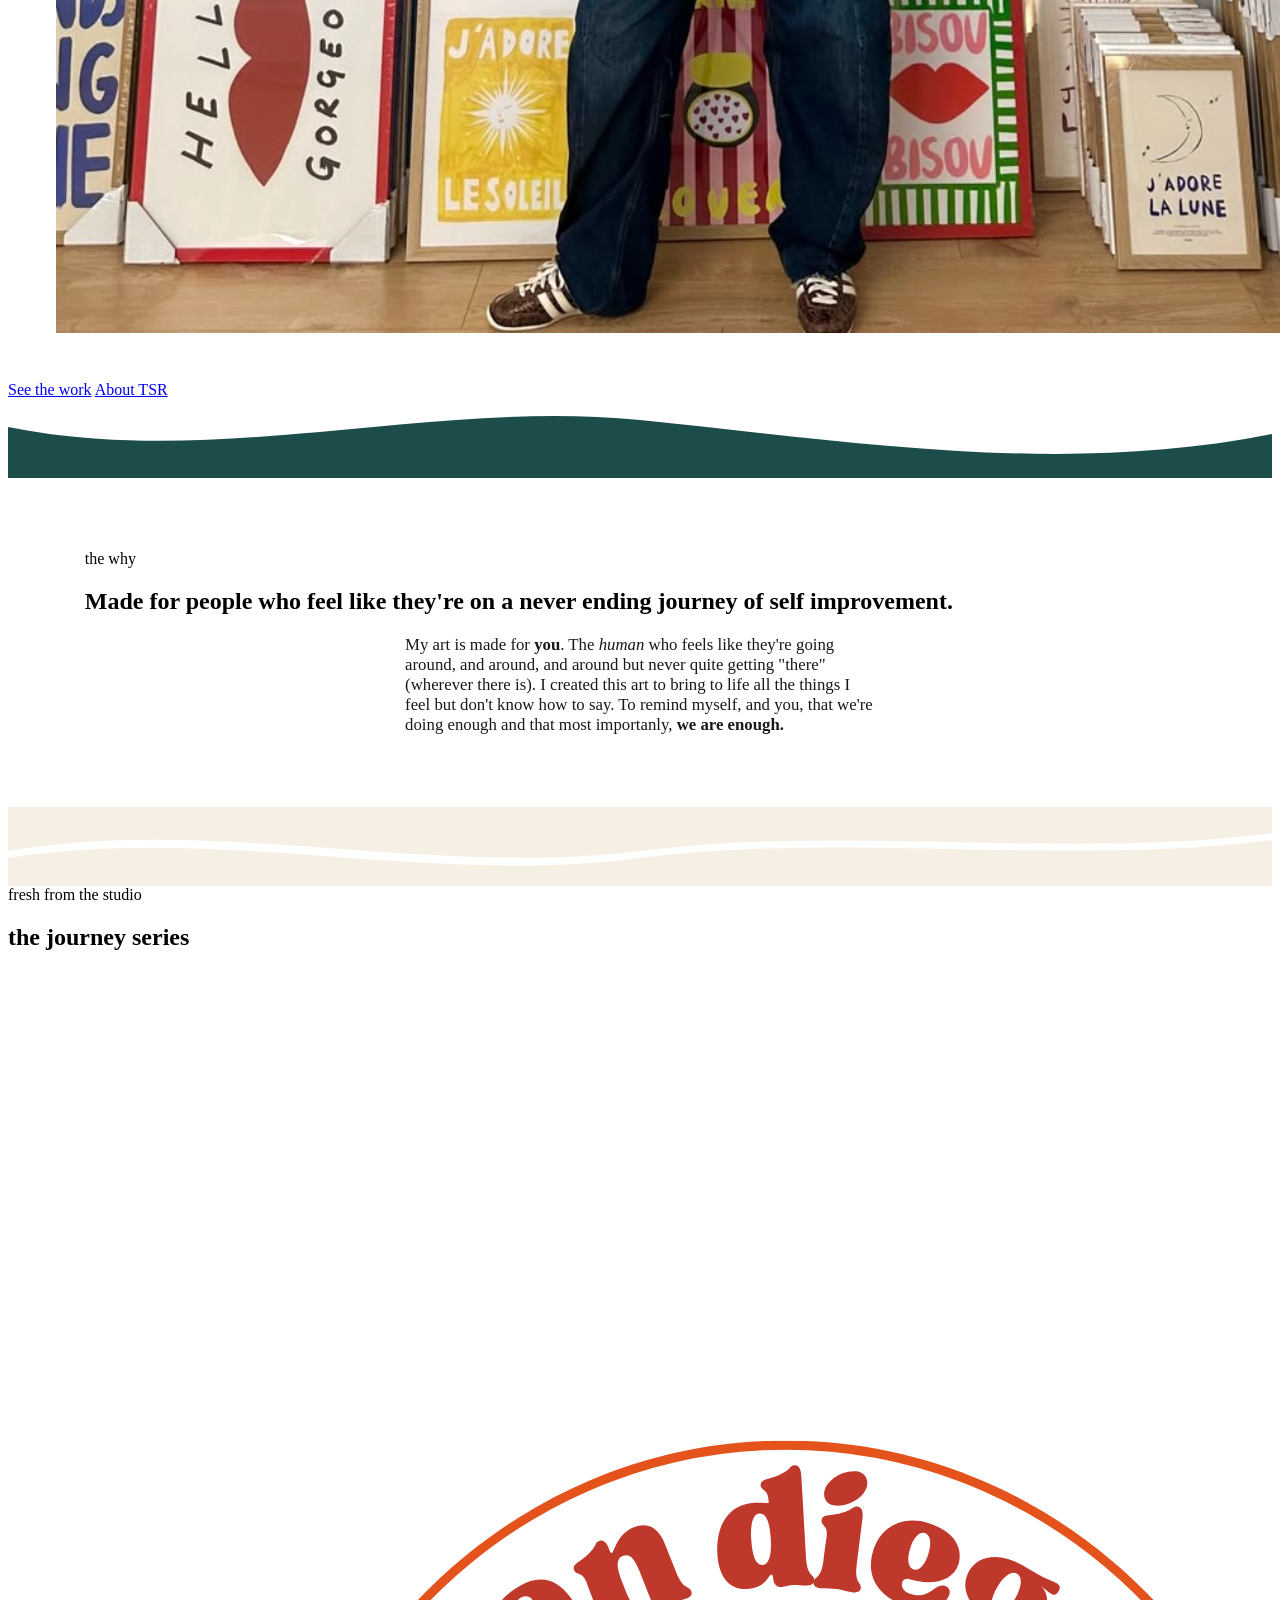
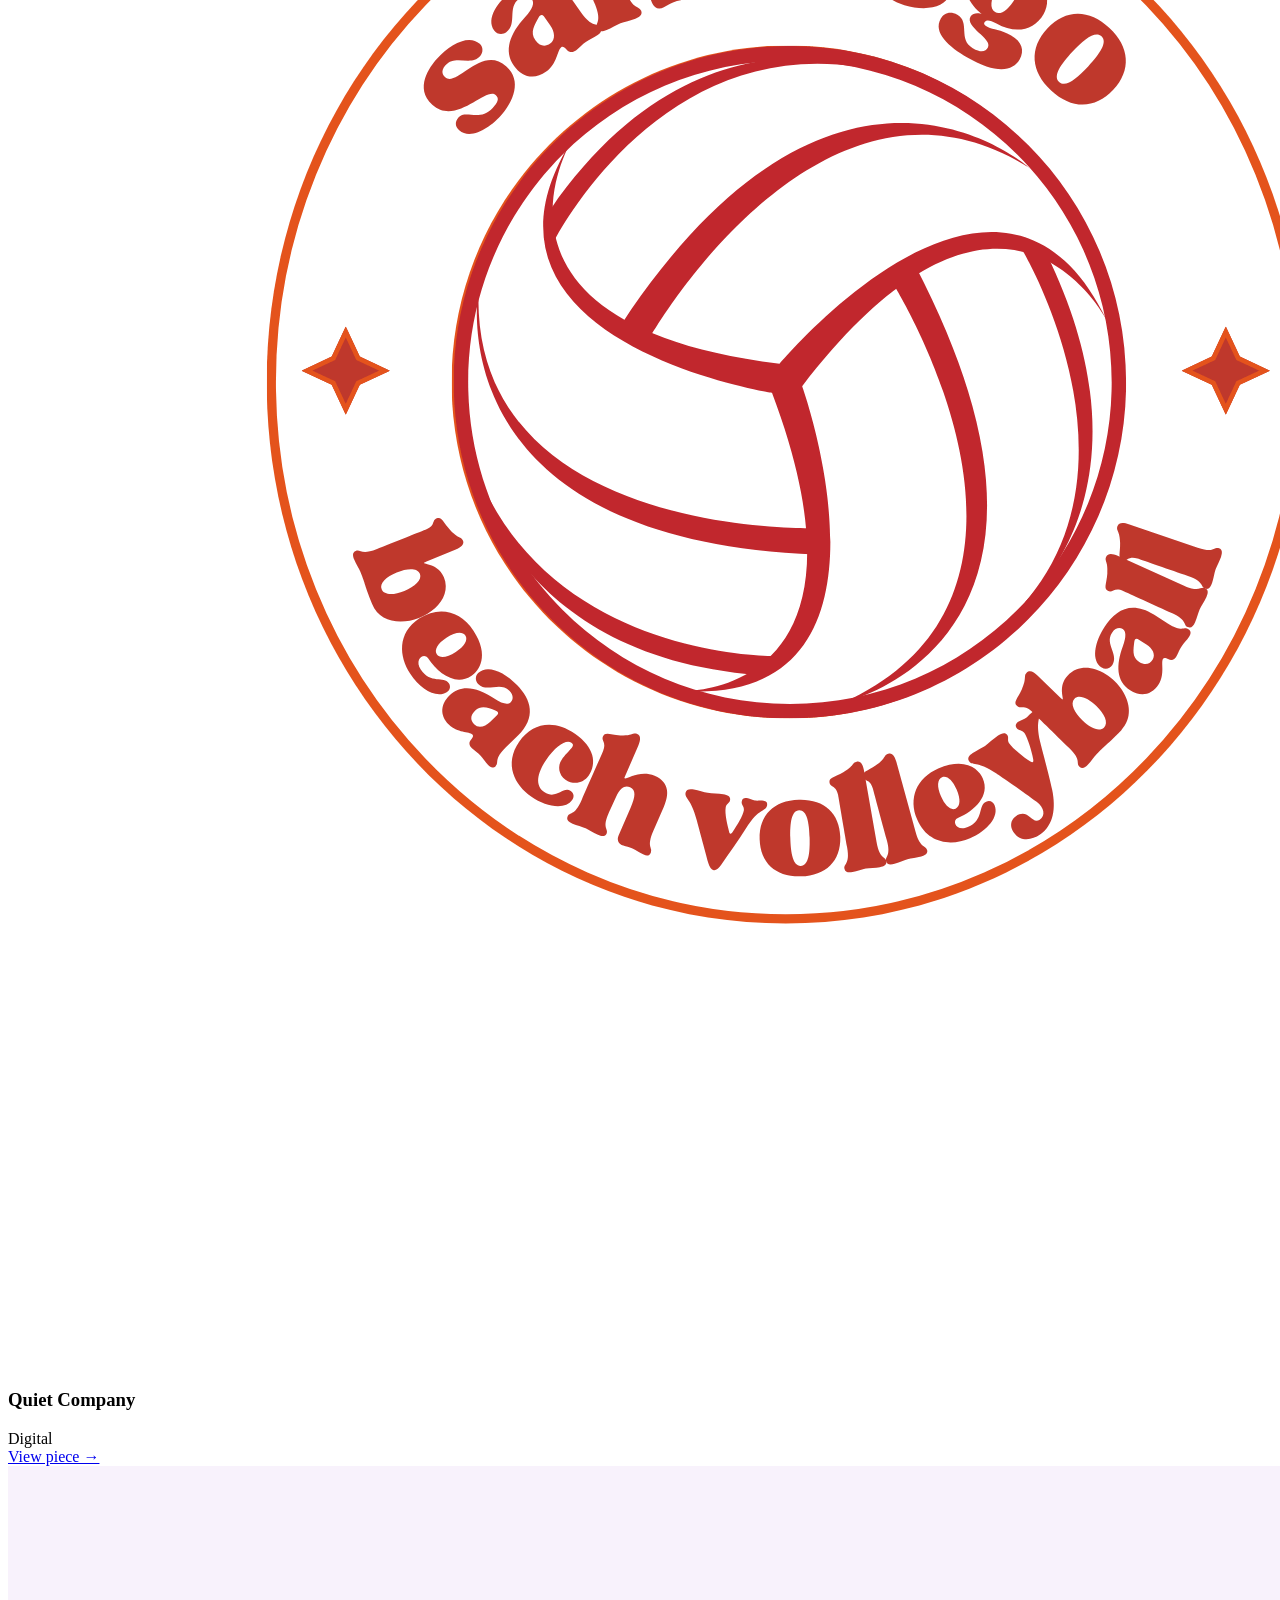
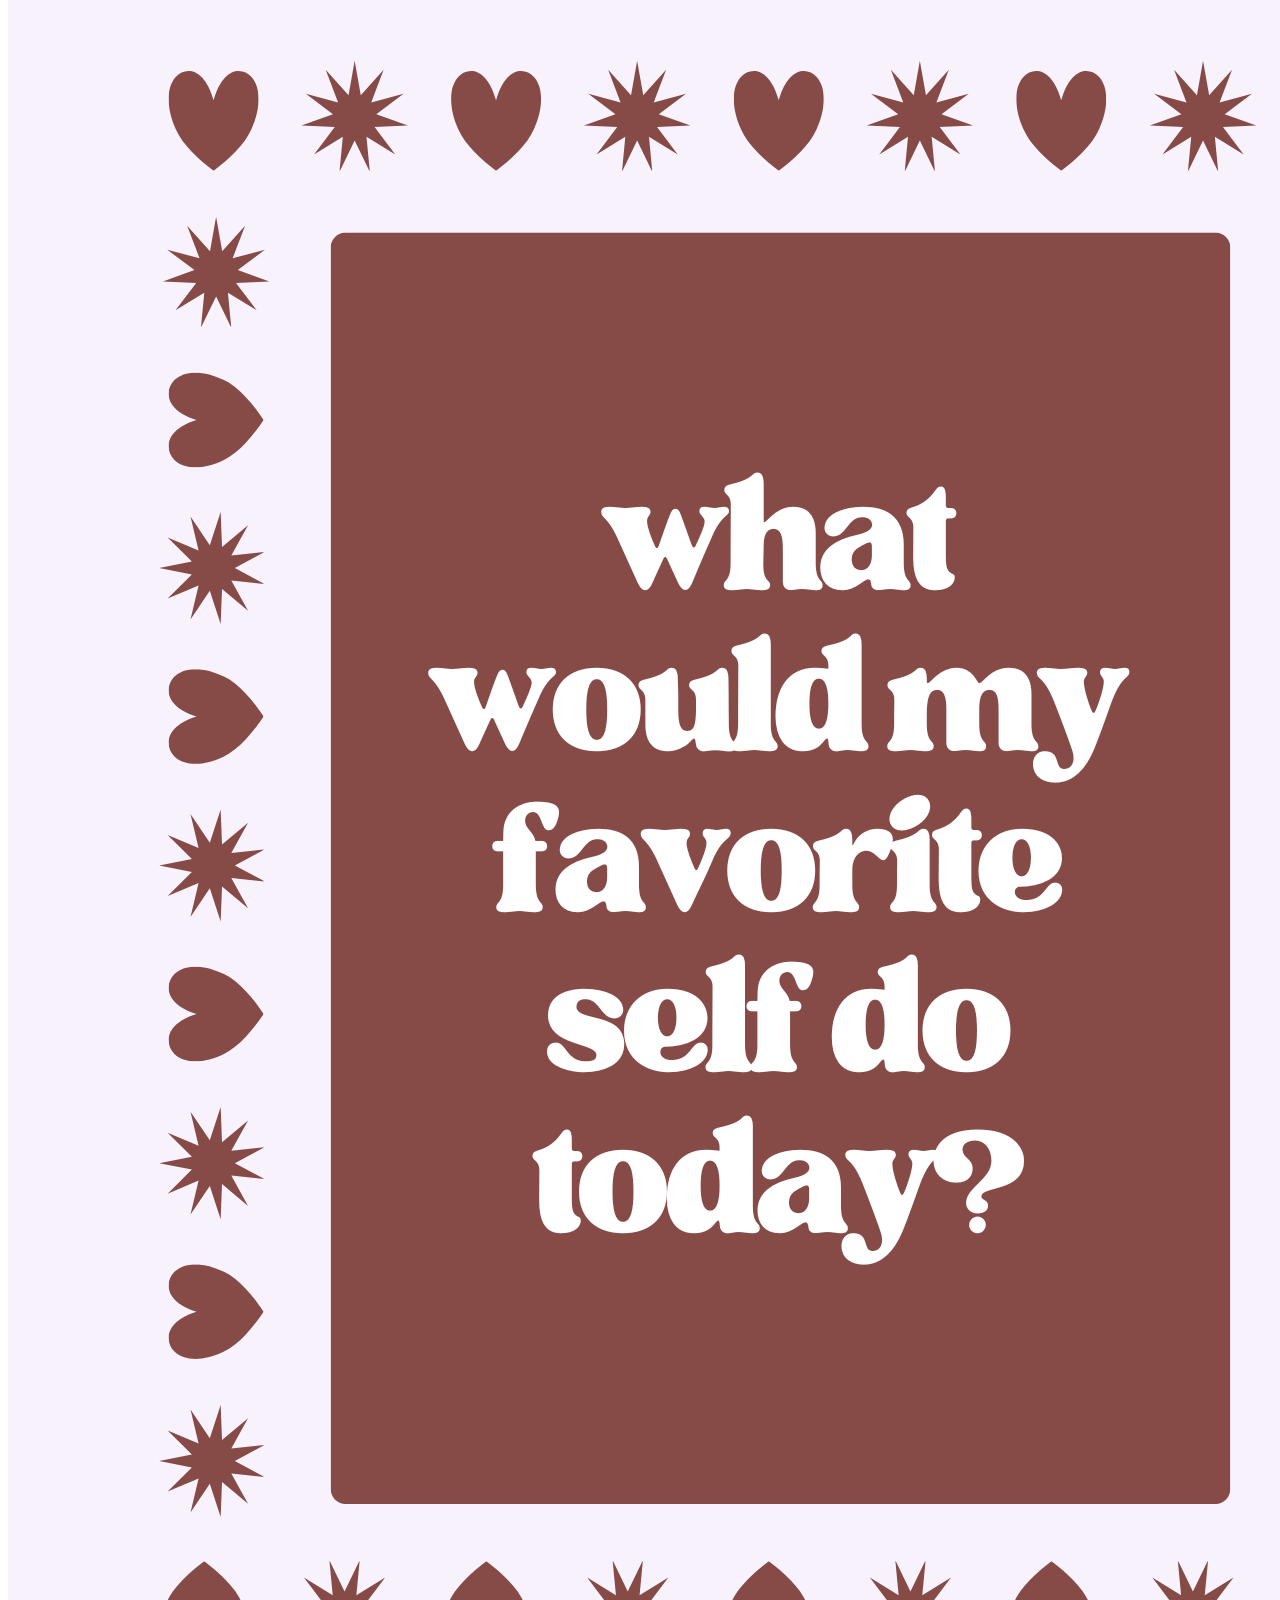
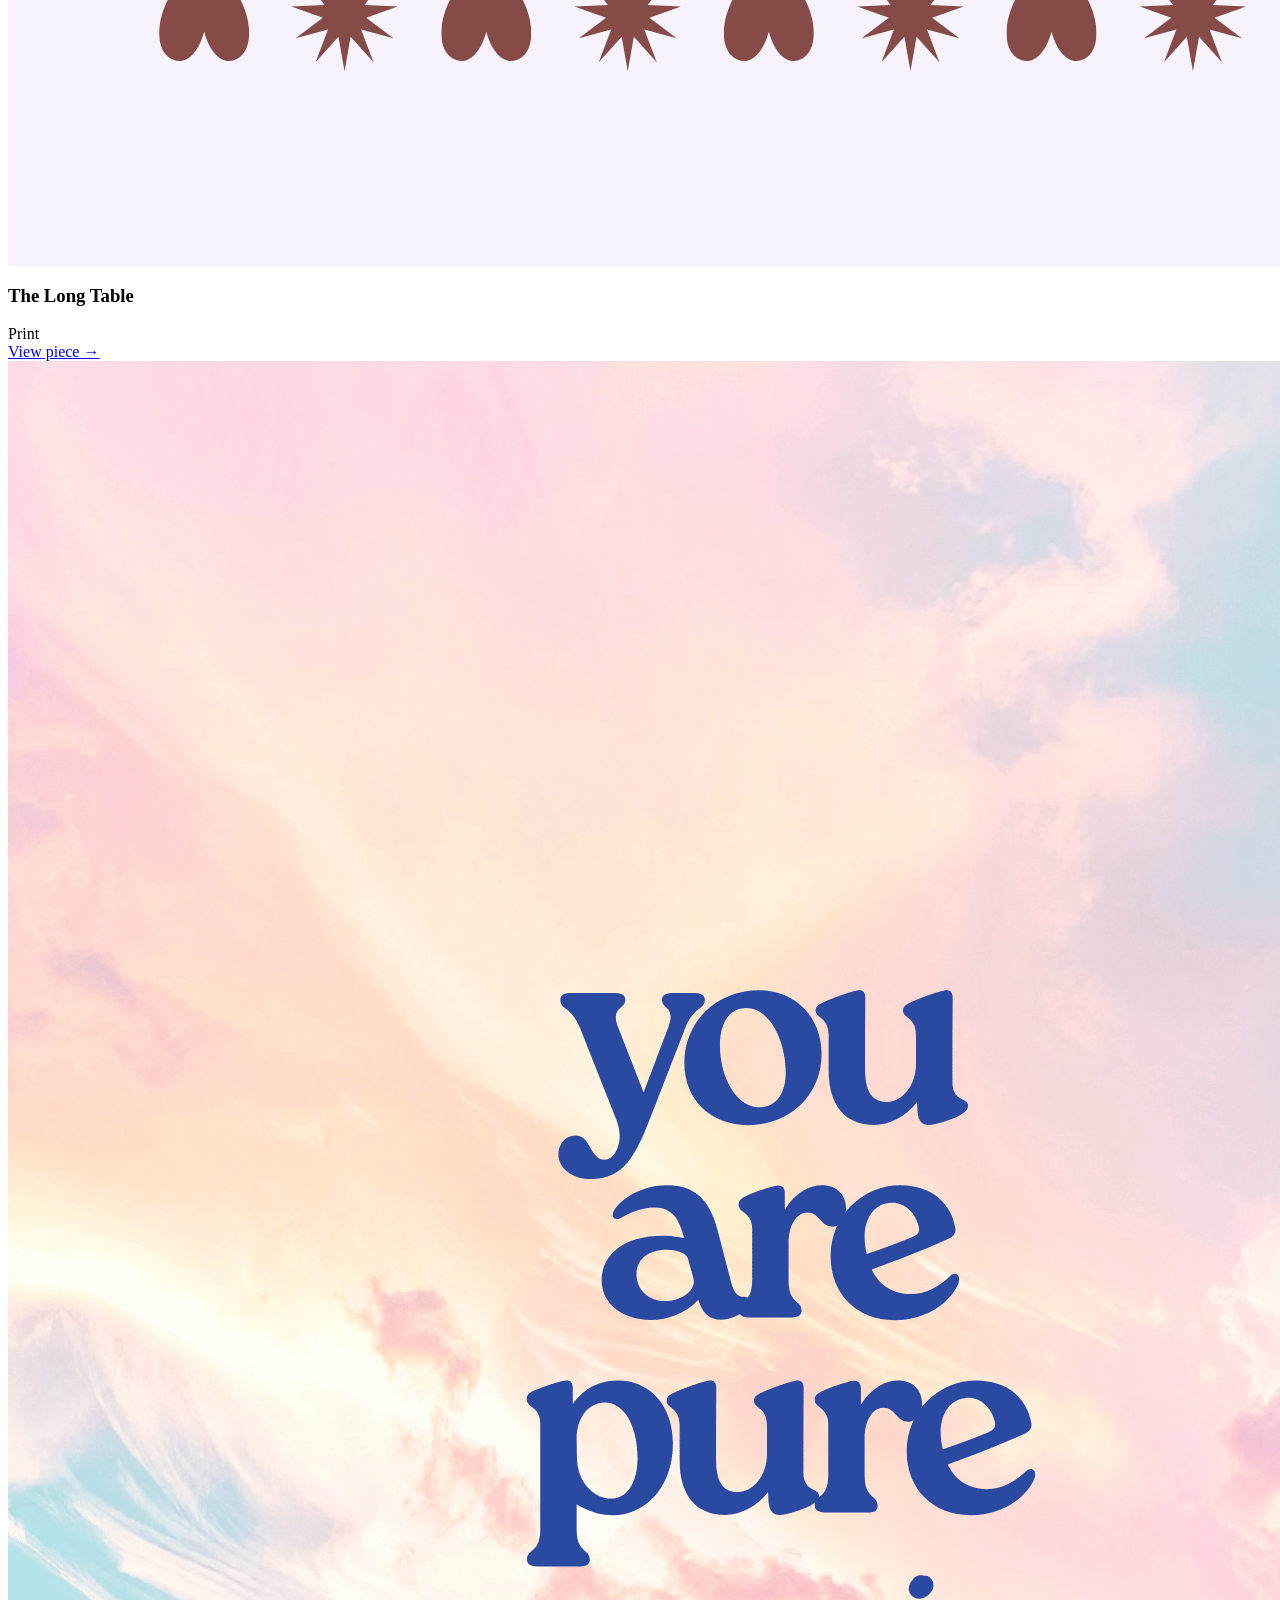
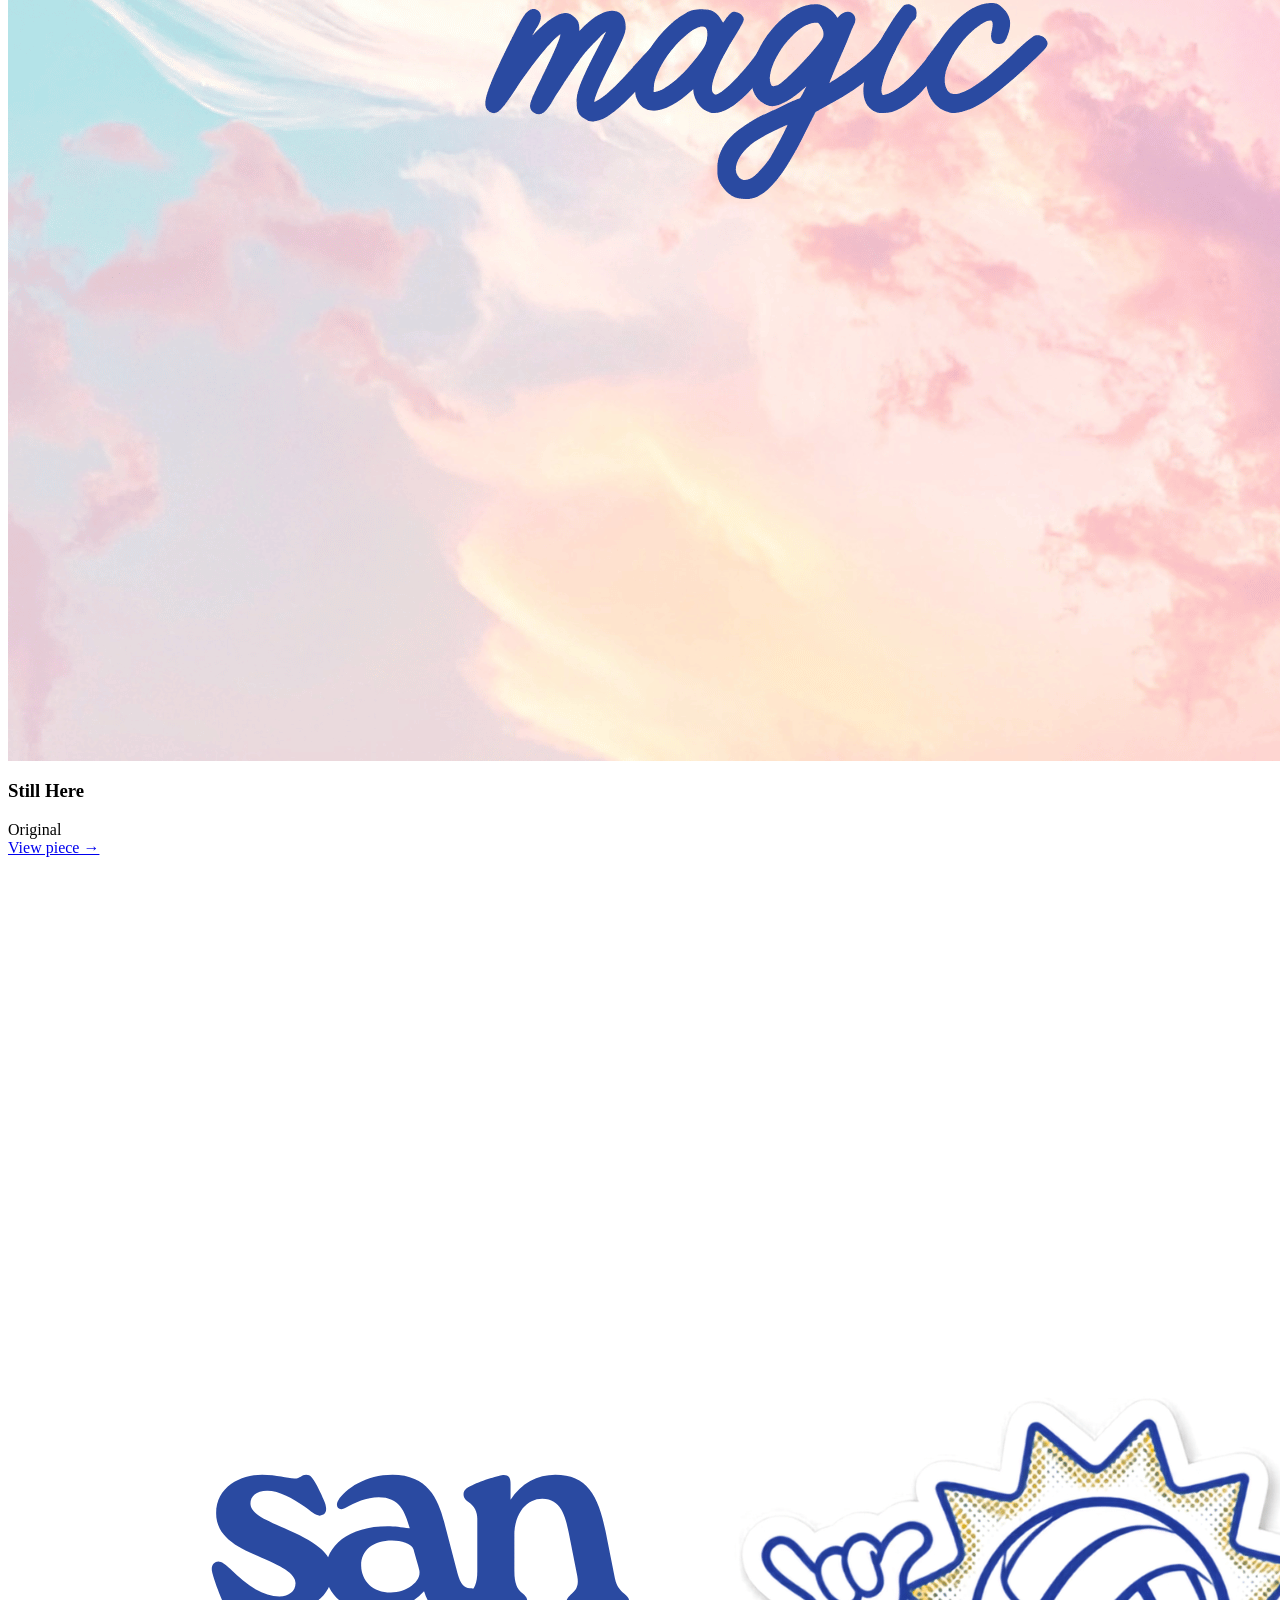
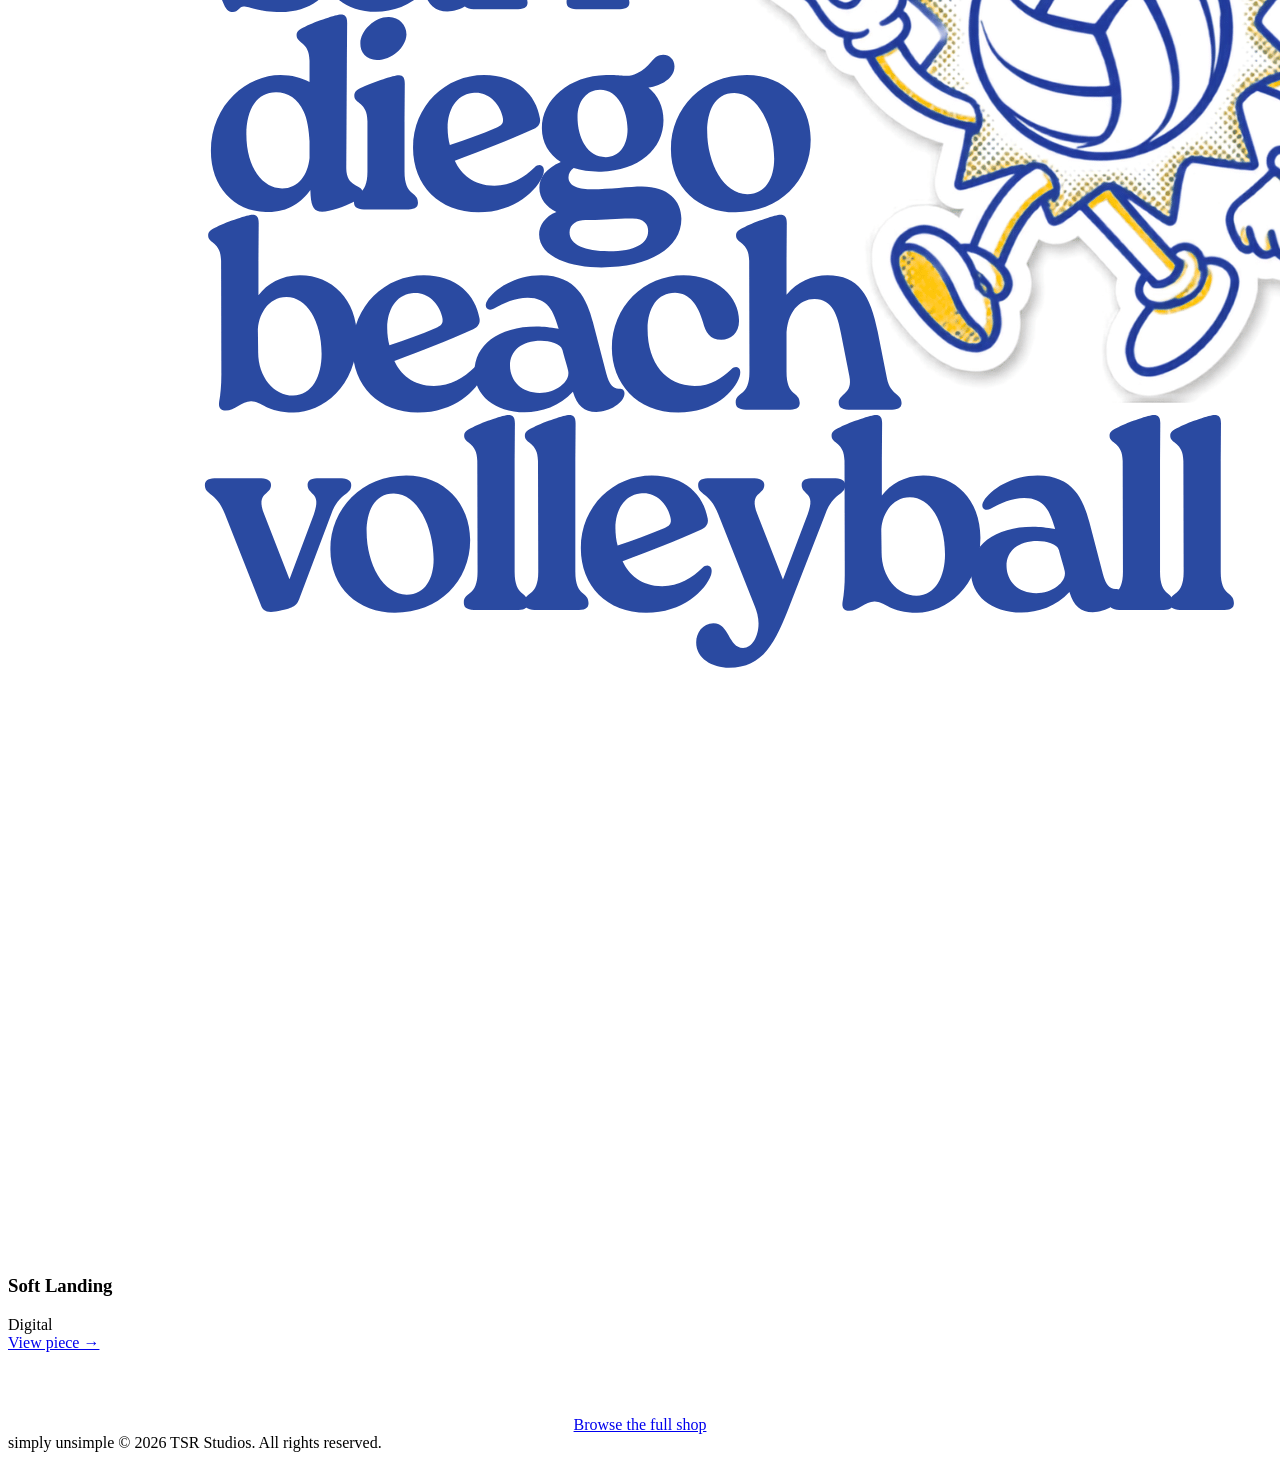
==== commit 520be284: "Update index.html" ====
--- a/index.html
+++ b/index.html
@@ -1,11 +1,7 @@
-<!DOCTYPE html>
-<html lang="en">
-<head>
-<meta charset="UTF-8">
-<meta name="viewport" content="width=device-width, initial-scale=1.0">
-<title>TSR Studios — Art & Prints</title>
-<link rel="stylesheet" href="style.css">
-</head>
+---
+layout: default
+title: Home
+---
 <body>
 
 <header class="site-header">
@@ -100,4 +96,3 @@
 </footer>
 
 </body>
-</html>
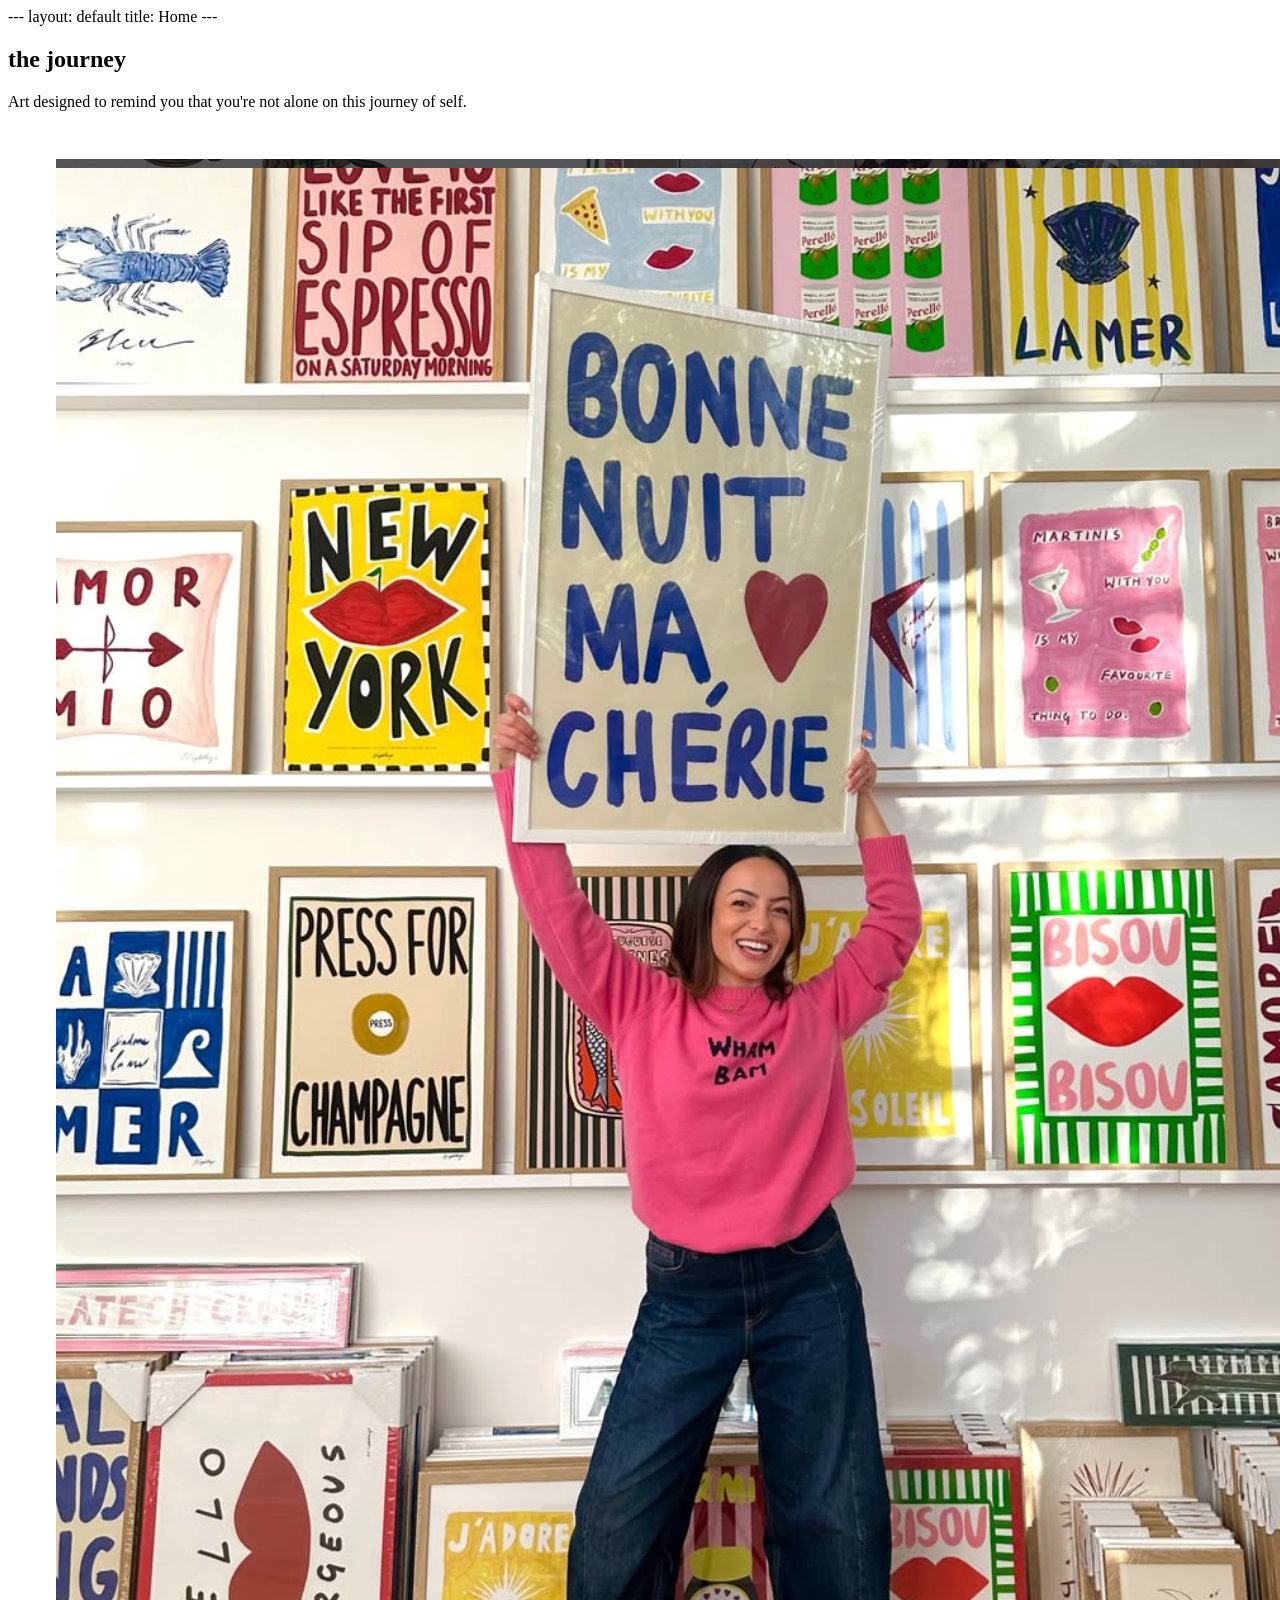
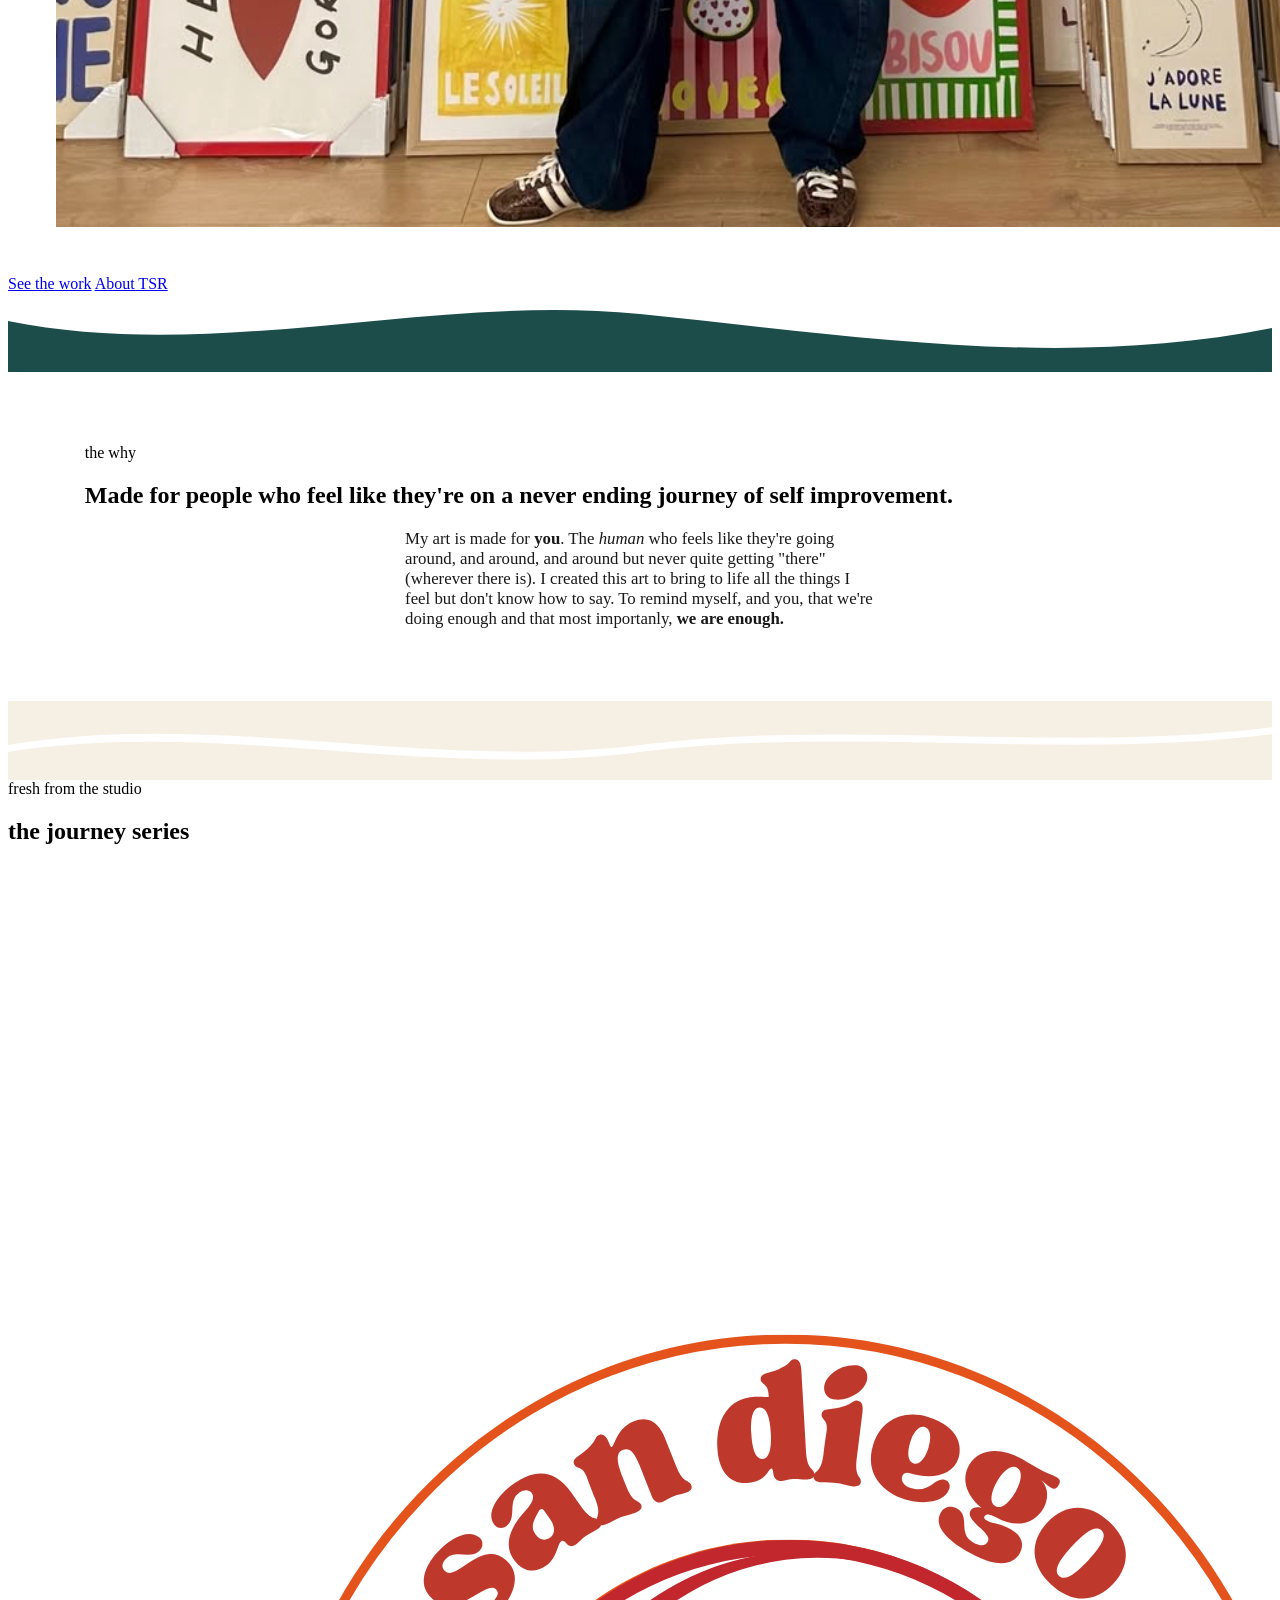
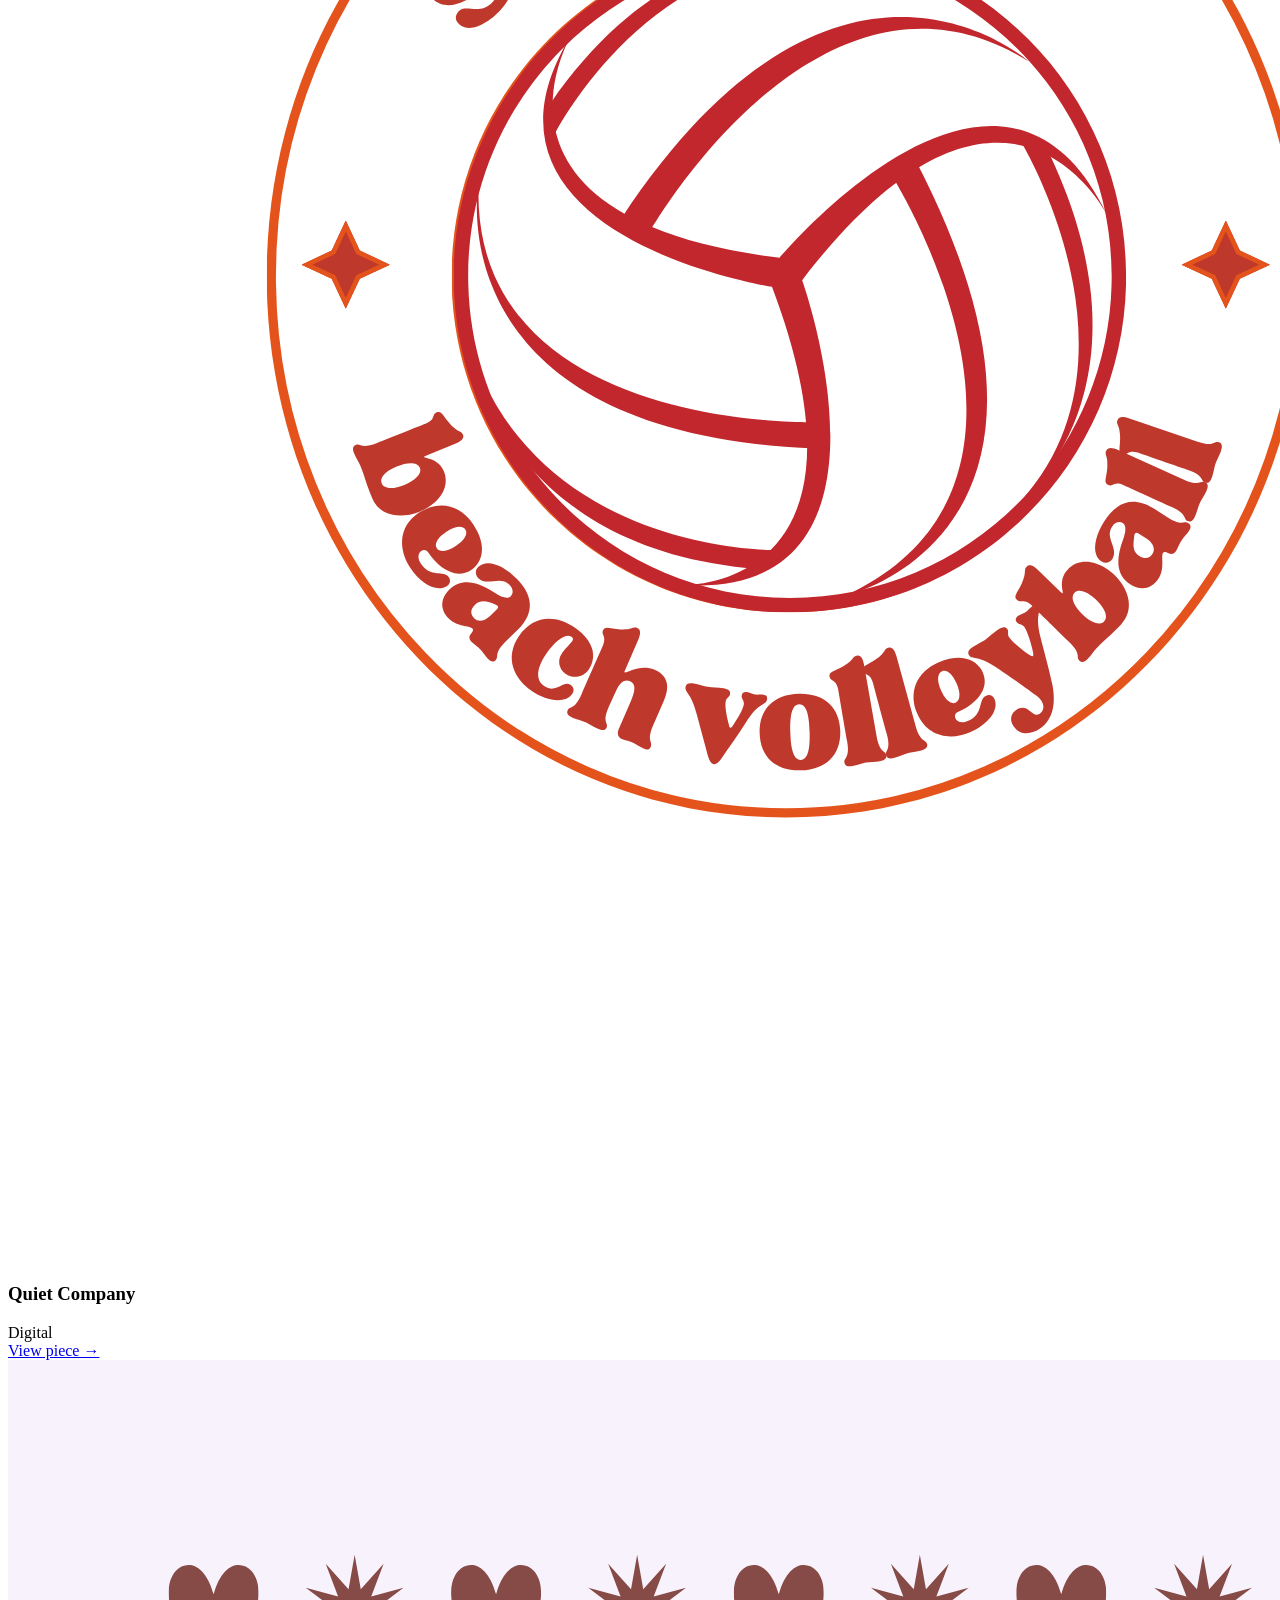
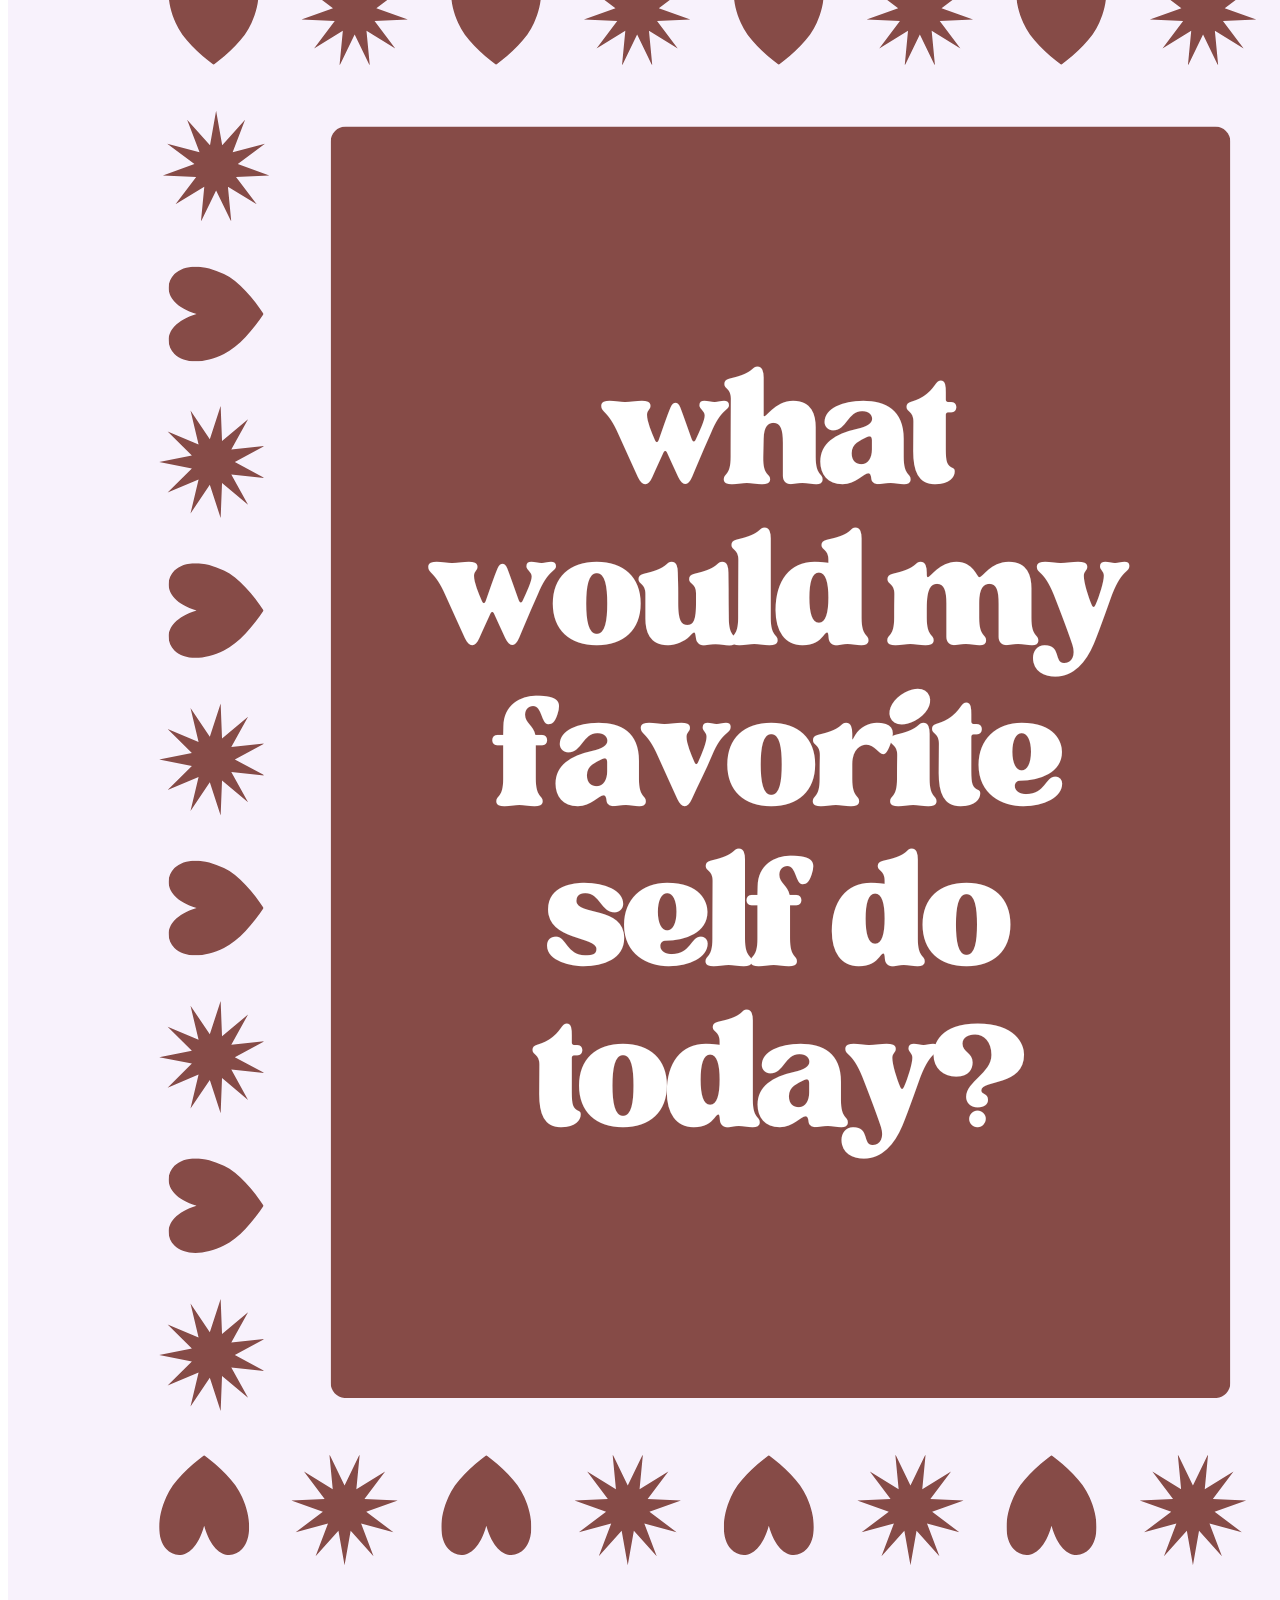
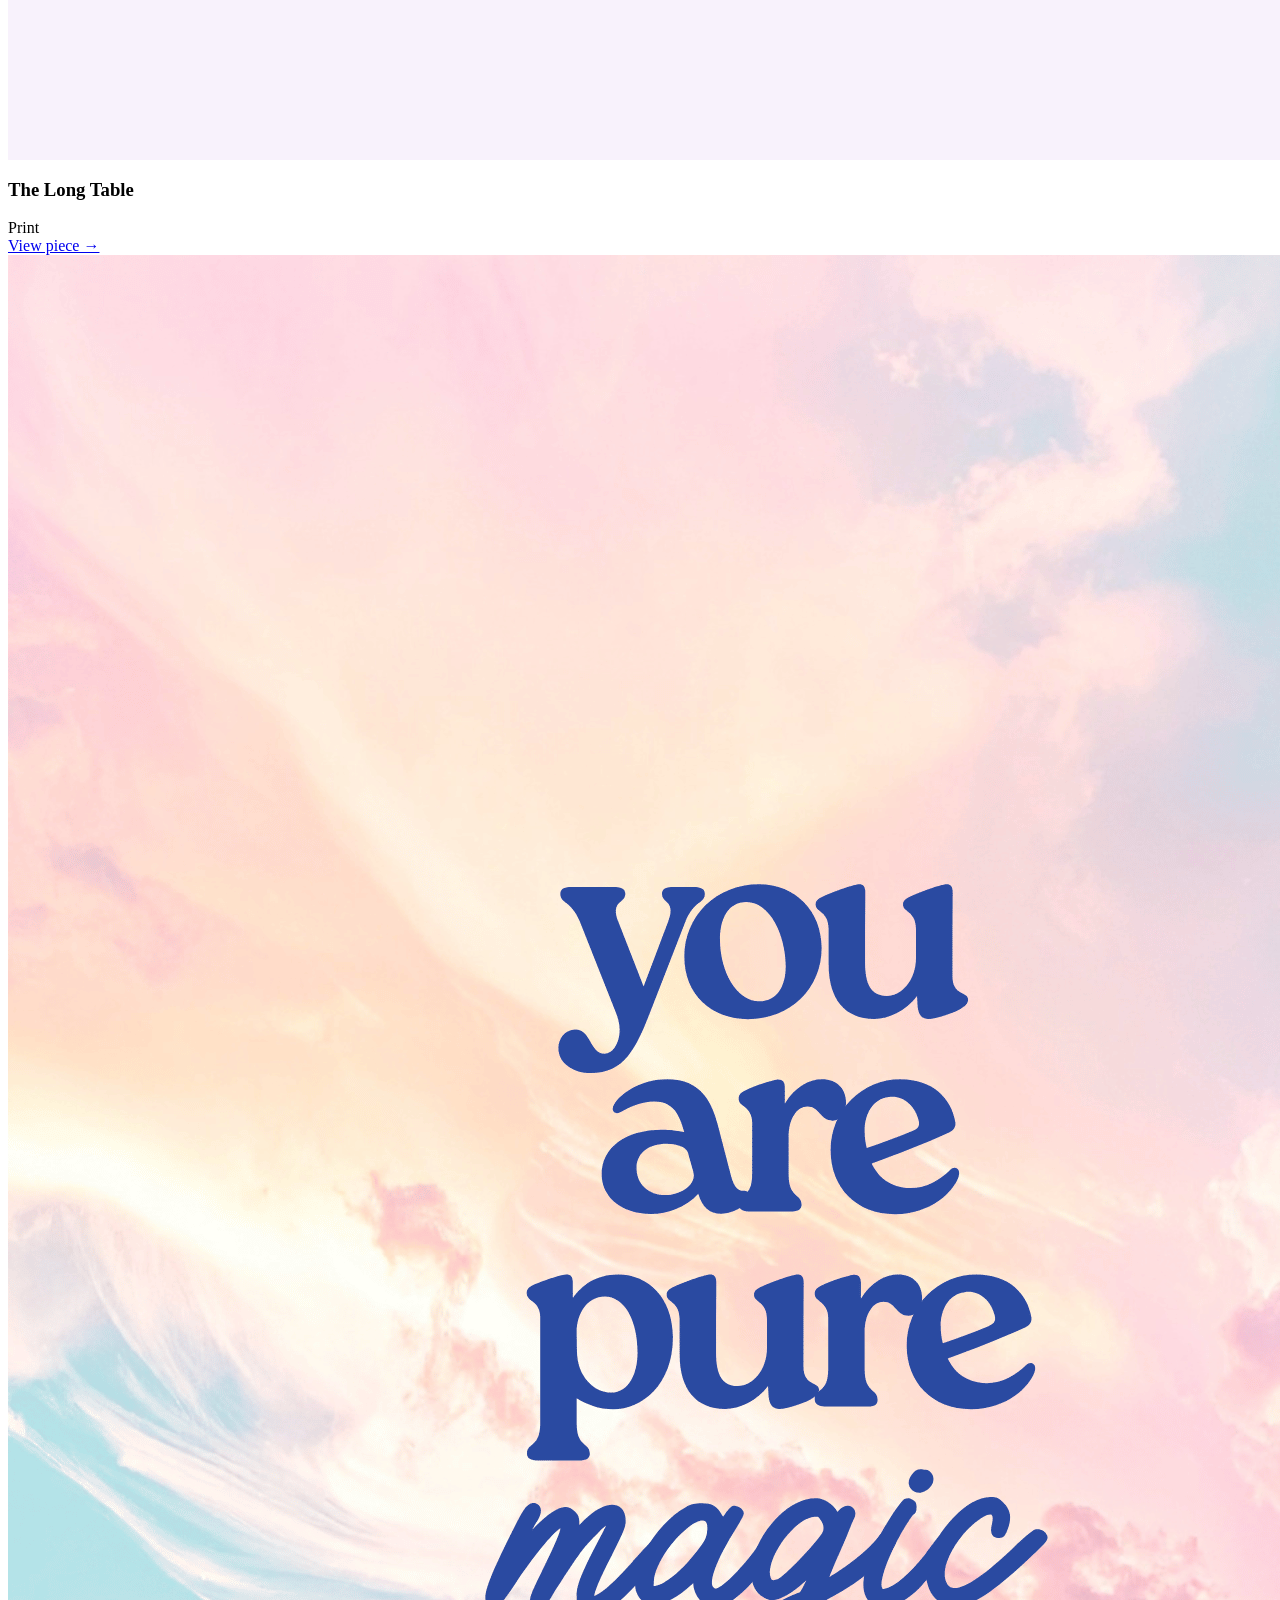
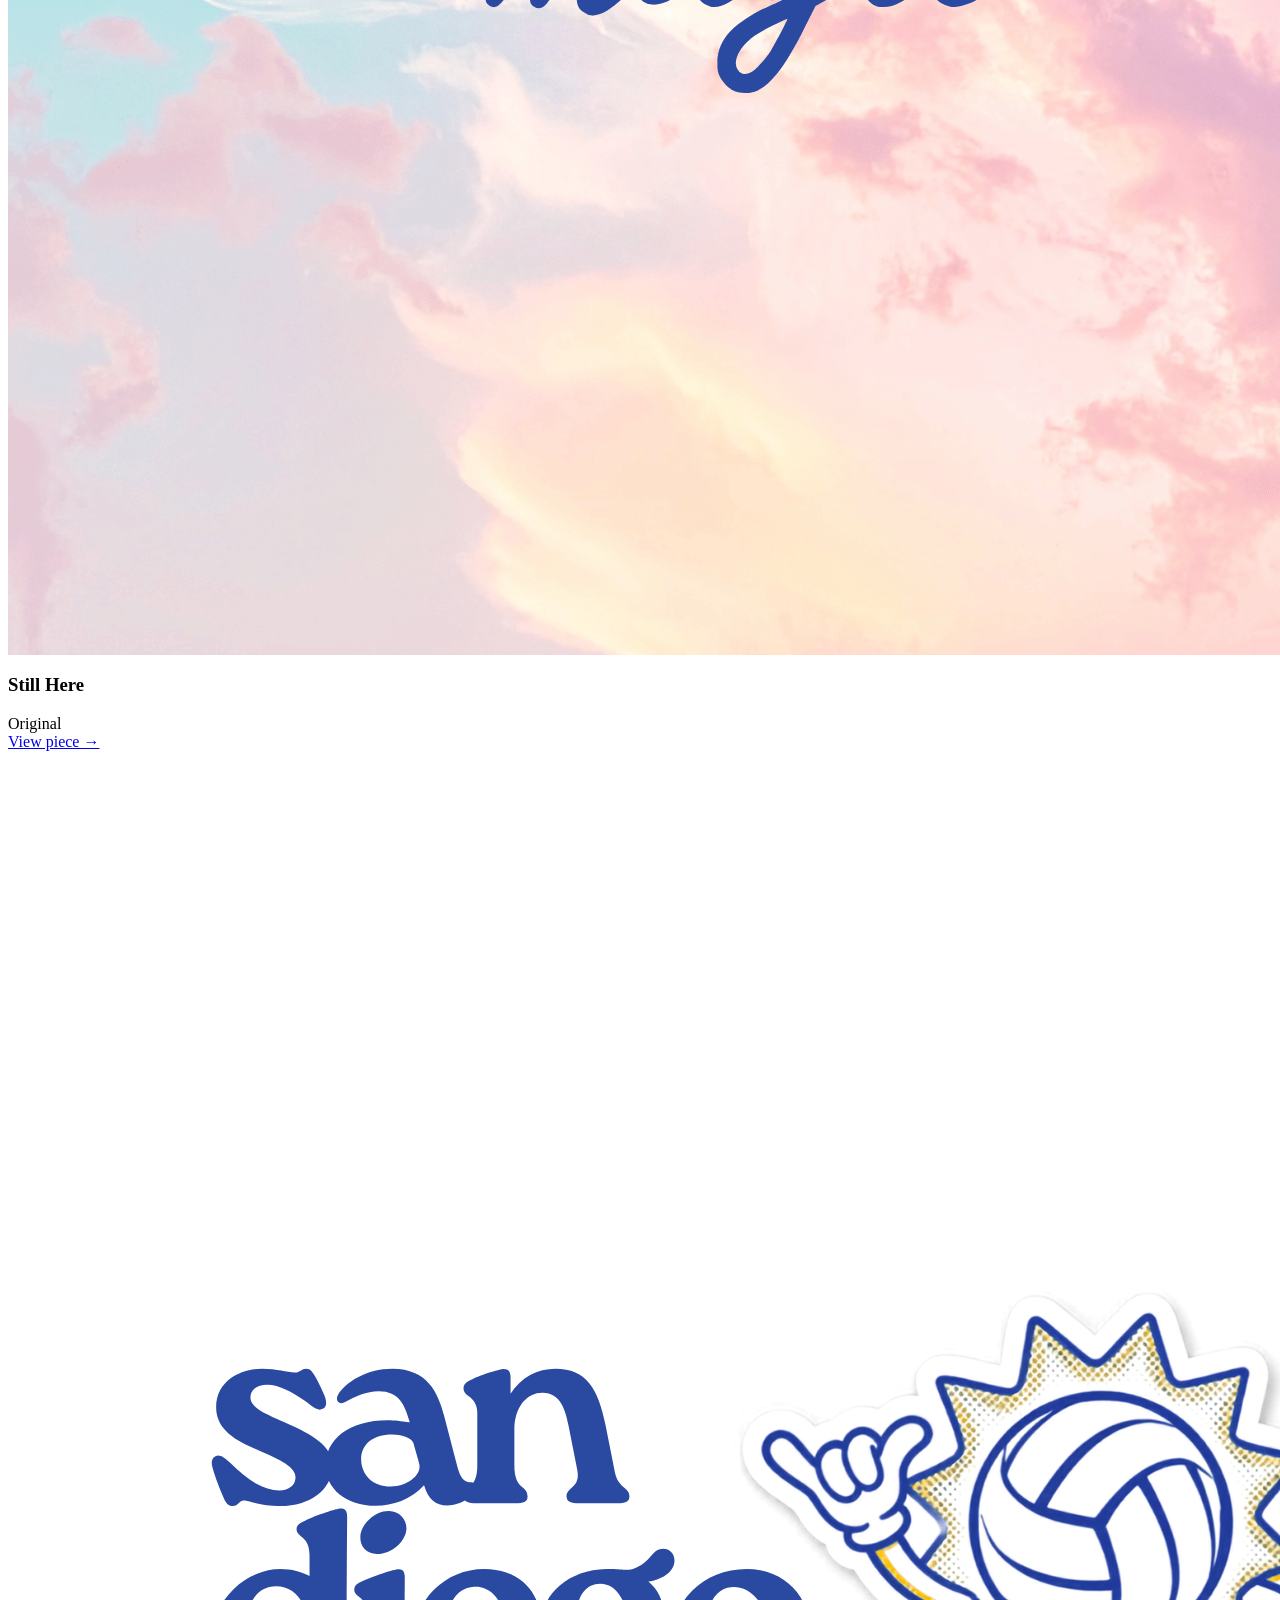
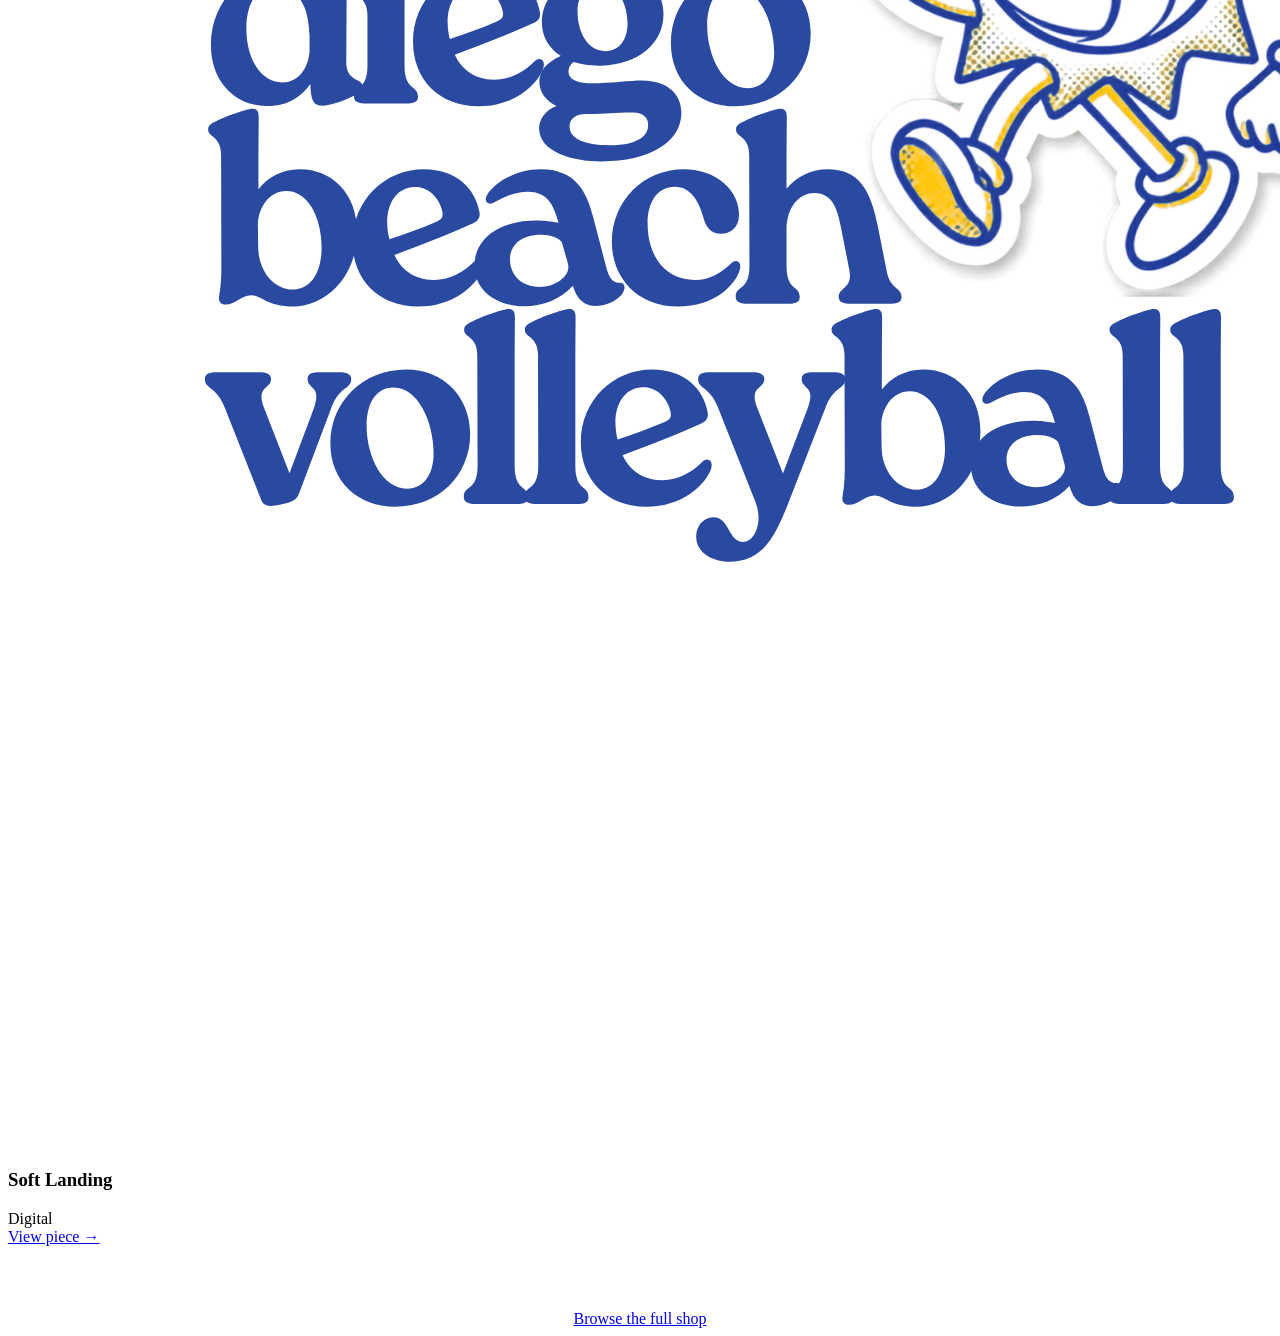
==== commit 42383ea2: "Update index.html" ====
--- a/index.html
+++ b/index.html
@@ -3,18 +3,6 @@
 title: Home
 ---
 <body>
-
-<header class="site-header">
-  <a href="index.html" class="logo">TSR<span>studios</span></a>
-  <nav>
-    <ul>
-      <li><a href="index.html" class="active">Home</a></li>
-      <li><a href="portfolio.html">Shop</a></li>
-      <li><a href="about.html">About</a></li>
-      <li><a href="contact.html">Contact</a></li>
-    </ul>
-  </nav>
-</header>
 
   <section class="hero-single">
 
@@ -90,9 +78,4 @@
   </div>
 </section>
 
-<footer>
-  <span class="footer-script">simply unsimple</span>
-  © 2026 TSR Studios. All rights reserved.
-</footer>
-
 </body>
